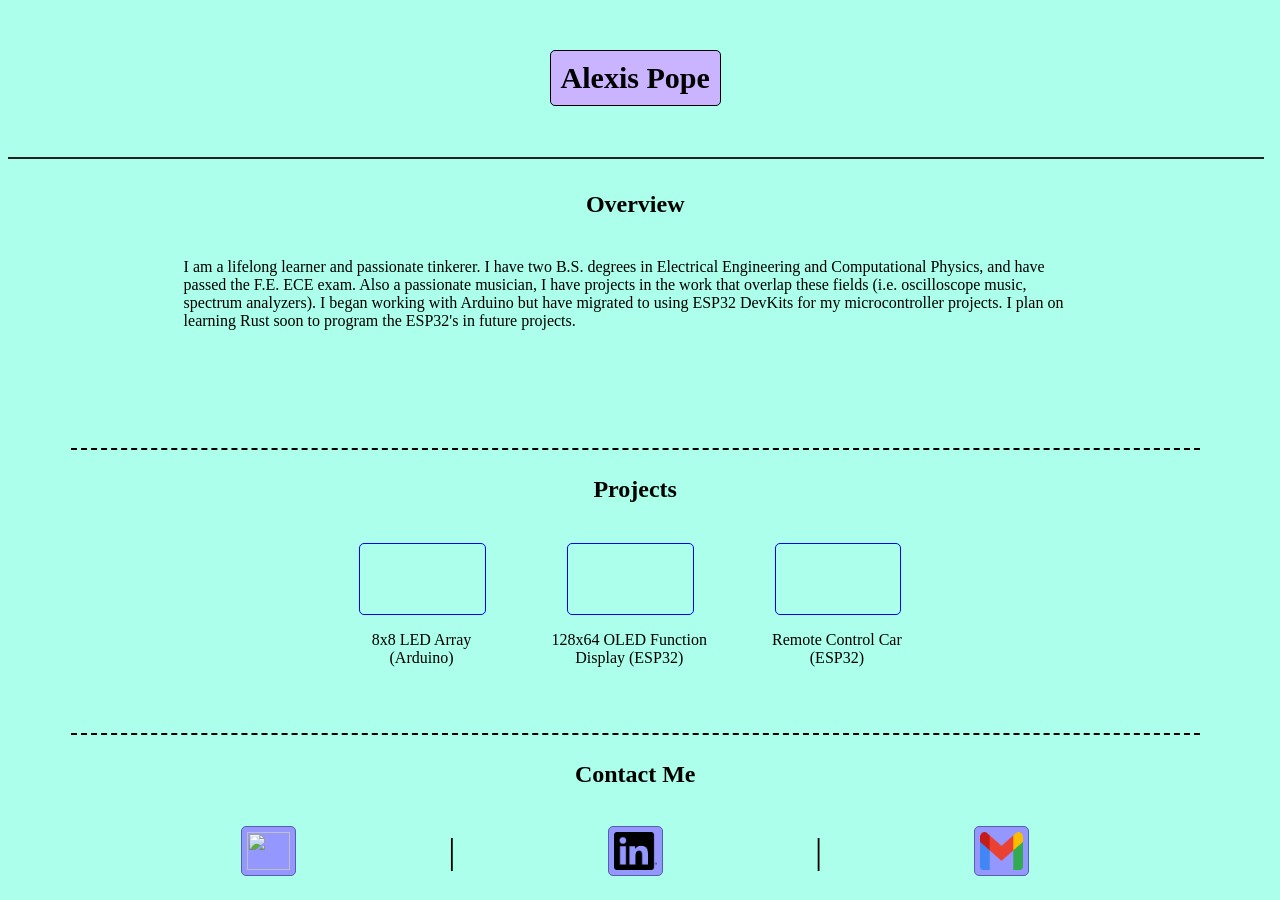
==== index.html @ a7738214 "An initial sketch of my portfolio website." ====
<!DOCTYPE html>
<html lang="en">
<head>
    <meta charset="UTF-8">
    <meta name="viewport" content="width=device-width, initial-scale=1.0">
    <title>Document</title>
    <link rel="stylesheet" href="styles.css">
</head>
<body>
    <div class="header">
        <h2 class="title">Alexis Pope</h2>
    </div>
    <hr width="100%" size="3" color="#222222">
    <div class="overview" id="overview">
        <h3 class="ovTitle">Overview</h3>
        <p>
            I am a lifelong learner and passionate tinkerer.
            I have two B.S. degrees in Electrical Engineering and Computational Physics, and have passed the F.E. ECE exam.
            Also a passionate musician, I have projects in the work that overlap these fields (i.e. oscilloscope music, spectrum analyzers).
            I began working with Arduino but have migrated to using ESP32 DevKits for my microcontroller projects.
            I plan on learning Rust soon to program the ESP32's in future projects.
        </p>
    </div>
    <div class="sectionLine"></div>
    <div class="projects" id="projects">
        <h3 class="projectTitle">Projects</h3>
        <ul class="projectList">
            <li class="project">
                <div class="imgHolder"></div>
                <p class="projectDescription"><a>8x8 LED Array</a> (Arduino)</p>
            </li>
            <li class="project">
                <div class="imgHolder"></div>
                <p class="projectDescription"><a>128x64 OLED Function Display</a> (ESP32)</p>
            </li>
            <li class="project">
                <div class="imgHolder"></div>
                <p class="projectDescription"><a>Remote Control Car</a> (ESP32)</p>
            </li>
        </ul>
    </div>
    <div class="sectionLine"></div>
    <div class="contactSection">
        <h3 class="contactTitle">Contact Me</h3>
        <div class="contactButtons">
            <button class="contact git"><a href="https://github.com/LP653" target="_blank"><img  src="./images/github-mark.png" class="githubLogo" /></a></button> |
            <button class="contact linkedin"><a href="https://www.linkedin.com/in/alexis-pope-3887b2257/" target="_blank"><img src="./images/InBug-Black.png" class="linkedinLogo" /></a></button> |
            <button class="contact email"><a href="mailto:alexispope693@gmail.com" target="_blank"><img src="./images/Gmail_icon_(2020).png" class="gmailLogo" /></a></button>
        </div>
    </div>
    <!--script src="scripts.js"></script-->
</body>
</html>
---- styles.css ----
body {
    width: 98%;
    height: 98vh;
    
    background-color: #abffeb;

    display: flex;
    flex-direction: column;
    justify-content: space-around;
    align-items: center;
}

.title {
    display: flex;
    align-items: center;

    font-size: 30px;

    margin: 0;

    padding: 10px;

    border: 1px solid black;
    border-radius: 5px;

    background-color: #cbb4ff;
}

.header {
    height: 50%;
    width: 90%;

    box-sizing: border-box;

    display: flex;
    flex-direction: column;
    justify-content: center;
    align-items: center;
}

.sectionLine {
    width: 90%;
    height: 5px;
    border-top: 2px dashed black;
}

.overview {
    box-sizing: border-box;

    height: 100%;
    width: 90%;

    display: flex;
    flex-direction: column;
    justify-content: flex-start;
    align-items: center;
}

p {
    width: 80%;
    height: 100%;
}

h3 {
    font-size: 24px;
}

.projectDescription {
    width: 75%;
}

.projects {
    width: 90%;
    height: 100%;

    box-sizing: border-box;

    display: flex;
    flex-direction: column;
    justify-content: flex-start;
    align-items: center;

    overflow: hidden;

    text-align: center;
}

.projectList {
    display:flex;
}

.imgHolder {
    border: 1px solid blue;
    border-radius: 5px;
    width: 60%;
    height: 100%;
    margin-left: 7.5%;
}

.project {
    list-style-type: none;

    width: 100%;
    height: 100%;
}

.contactSection {
    display: flex;
    flex-direction: column;

    align-items: center;

    width: 75%;
}

.contactButtons {
    display: flex;

    justify-content: space-around;
    align-items: center;

    margin: 1.5%;

    width: 100%;

    font-weight: 400;
    font-size: 36px;
}

.contact {
    background-color: #9497fd;

    width: 55px;
    height: 50px;

    border: 1px solid #5a5da7;
    border-radius: 5px;

    padding: 5px;
}

.githubLogo, .linkedinLogo, .gmailLogo {
    height: 100%;
    width: 100%;
}
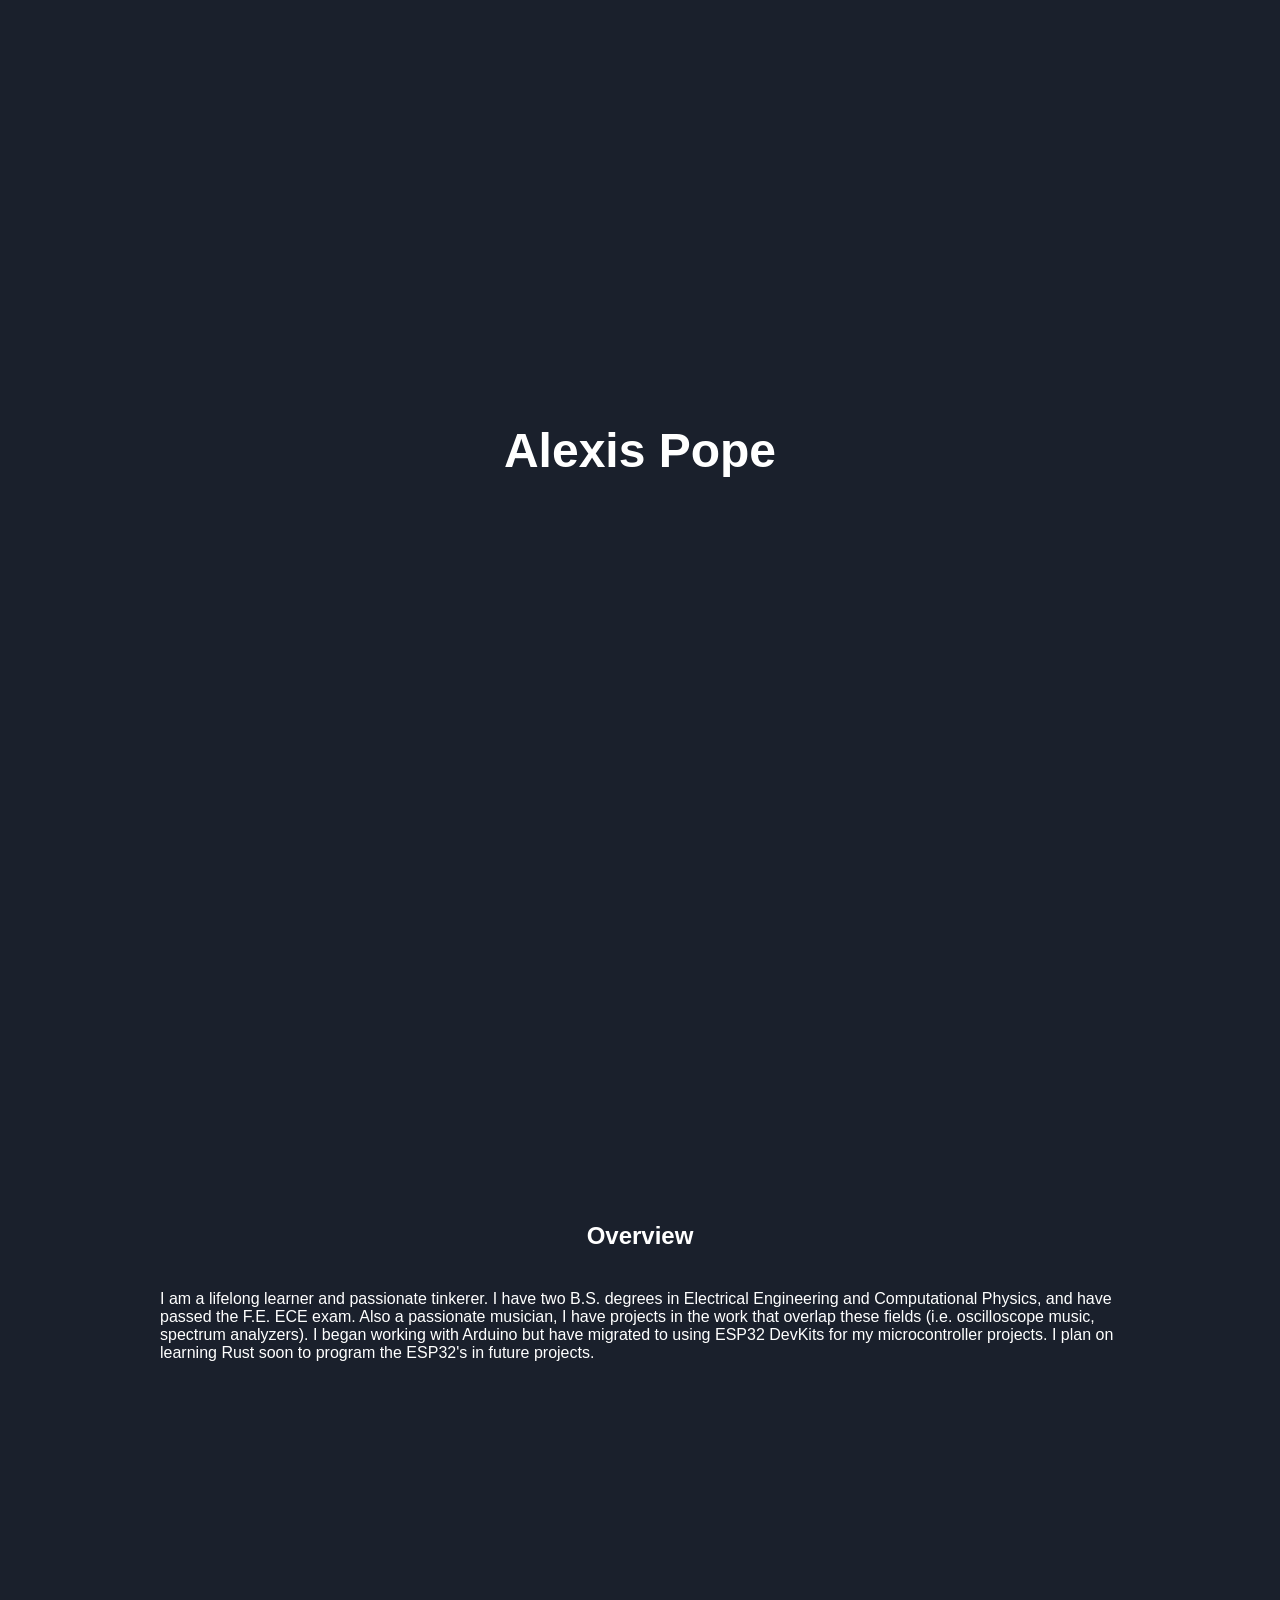
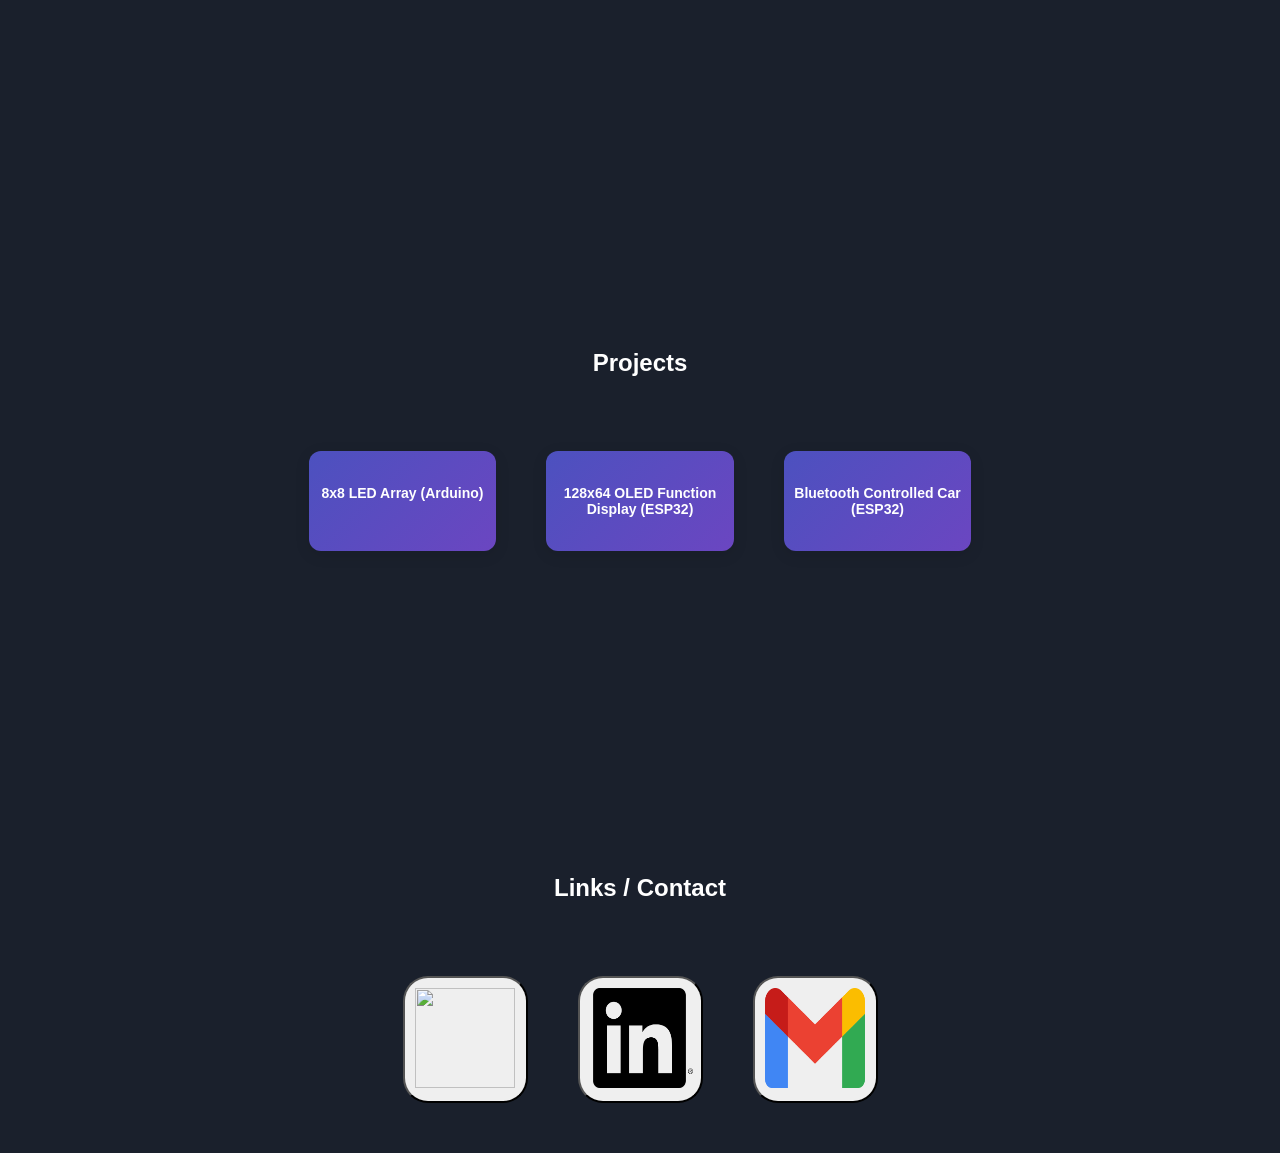
==== commit 245167e8: "I made it more pretty and added some functionality. Still need to make separate pages and include im" ====
--- a/index.html
+++ b/index.html
@@ -3,51 +3,56 @@
 <head>
     <meta charset="UTF-8">
     <meta name="viewport" content="width=device-width, initial-scale=1.0">
-    <title>Document</title>
+    <title>Alexis Pope Portfolio Website</title>
     <link rel="stylesheet" href="styles.css">
+    <script src="script.js" defer></script>
 </head>
 <body>
-    <div class="header">
-        <h2 class="title">Alexis Pope</h2>
-    </div>
-    <hr width="100%" size="3" color="#222222">
-    <div class="overview" id="overview">
-        <h3 class="ovTitle">Overview</h3>
-        <p>
+    <section class="opening-screen">
+        <h1>Alexis Pope</h1>
+    </section>
+
+    <!-- Figure out how to make light/dark mode buttons up top -->
+
+    <section class="overview-section">
+        <h3 class="overTitle hidden">Overview</h3>
+        <p class="blurb hidden">
             I am a lifelong learner and passionate tinkerer.
             I have two B.S. degrees in Electrical Engineering and Computational Physics, and have passed the F.E. ECE exam.
             Also a passionate musician, I have projects in the work that overlap these fields (i.e. oscilloscope music, spectrum analyzers).
             I began working with Arduino but have migrated to using ESP32 DevKits for my microcontroller projects.
             I plan on learning Rust soon to program the ESP32's in future projects.
         </p>
-    </div>
-    <div class="sectionLine"></div>
-    <div class="projects" id="projects">
-        <h3 class="projectTitle">Projects</h3>
-        <ul class="projectList">
-            <li class="project">
-                <div class="imgHolder"></div>
-                <p class="projectDescription"><a>8x8 LED Array</a> (Arduino)</p>
-            </li>
-            <li class="project">
-                <div class="imgHolder"></div>
-                <p class="projectDescription"><a>128x64 OLED Function Display</a> (ESP32)</p>
-            </li>
-            <li class="project">
-                <div class="imgHolder"></div>
-                <p class="projectDescription"><a>Remote Control Car</a> (ESP32)</p>
-            </li>
-        </ul>
-    </div>
-    <div class="sectionLine"></div>
-    <div class="contactSection">
-        <h3 class="contactTitle">Contact Me</h3>
-        <div class="contactButtons">
-            <button class="contact git"><a href="https://github.com/LP653" target="_blank"><img  src="./images/github-mark.png" class="githubLogo" /></a></button> |
-            <button class="contact linkedin"><a href="https://www.linkedin.com/in/alexis-pope-3887b2257/" target="_blank"><img src="./images/InBug-Black.png" class="linkedinLogo" /></a></button> |
-            <button class="contact email"><a href="mailto:alexispope693@gmail.com" target="_blank"><img src="./images/Gmail_icon_(2020).png" class="gmailLogo" /></a></button>
-        </div>
-    </div>
-    <!--script src="scripts.js"></script-->
+    </section>
+
+    <section class="project-section">
+        <h3 class="projTitle hidden">Projects</h3>
+        <section class="project-cards">
+            <div class="card hidden">
+                <p>8x8 LED Array (Arduino)</p>
+            </div>
+            <div class="card hidden">
+                <p>128x64 OLED Function Display (ESP32)</p>
+            </div>
+            <div class="card hidden">
+                <p>Bluetooth Controlled Car (ESP32)</p>
+            </div>
+        </section>
+    </section>
+
+    <section class="contact-section">
+        <h3 class="contactTitle hidden">Links / Contact</h3>
+        <section class="contact-cards hidden">
+            <button class="contactButton git">
+                <a href="https://github.com/LP653" target="_blank"><img class="gitLogo" src="./images/github-mark.png" /></a>
+            </button>
+            <button class="contactButton linked">
+                <a href="https://www.linkedin.com/in/alexis-pope-3887b2257/" target="_blank"><img class="linkedLogo" src="./images/InBug-Black.png" /></a>
+            </button>
+            <button class="contactButton gmail">
+                <a href="mailto:alexispope693@gmail.com" target="_blank"><img class="gmailLogo" src="./images/Gmail_icon_(2020).png" /></a>
+            </button>
+        </section>
+    </section>
 </body>
 </html>
--- a/styles.css
+++ b/styles.css
@@ -1,145 +1,118 @@
 body {
-    width: 98%;
-    height: 98vh;
-    
-    background-color: #abffeb;
+    background-color: #1a202c;
+    font-family: 'Arial', sans-serif;
+    margin: 0;
+    color: #ffffff;
+}
 
+.opening-screen {
+    height: 100vh;
     display: flex;
-    flex-direction: column;
-    justify-content: space-around;
+    justify-content: center;
     align-items: center;
 }
 
-.title {
+.overTitle, .blurb, .projTitle, .card, .contactTitle, .contact-cards {
+    transition: opacity 2s ease-out, transform 2s ease-out;
+}
+
+h1 {
+    font-size: 48px;
+}
+
+h3 {
+    font-size: 24px;
+}
+
+.overview-section {
     display: flex;
+    flex-direction: column;
+    justify-content: center;
     align-items: center;
 
-    font-size: 30px;
+    height: 75vh;
+    width: 75%;
 
-    margin: 0;
+    padding: 50px;
 
-    padding: 10px;
-
-    border: 1px solid black;
-    border-radius: 5px;
-
-    background-color: #cbb4ff;
+    max-width: 1000px;
+    margin: 0 auto;
 }
 
-.header {
-    height: 50%;
-    width: 90%;
+.project-section {
+    display: flex;
+    flex-direction: column;
+    justify-content: center;
+    align-items: center;
 
-    box-sizing: border-box;
+    padding: 50px;
+    margin: 0 auto;
 
+    height: 75vh;
+    width: 75%;
+    max-width: 1000px;
+}
+
+.project-cards {
+    display: grid;
+    width: 100%;
+    grid-template-columns: 25% 25% 25%;
+    gap: 50px;
+    padding: 50px;
+    max-width: 750px;
+
+    place-content: center;
+}
+
+.card {
+    background: linear-gradient(135deg, #4c51bf, #6b46c1);
+    padding: 20px 5%;
+    border-radius: 12px;
+    box-shadow: 0 4px 15px rgba(0, 0, 0, 0.1);
+
+    font-size: 14px;
+    font-weight: bold;
+    text-align: center;
+}
+
+.contact-section {
     display: flex;
     flex-direction: column;
     justify-content: center;
     align-items: center;
 }
 
-.sectionLine {
-    width: 90%;
-    height: 5px;
-    border-top: 2px dashed black;
+.contact-cards {
+    display: grid;
+    width: 80%;
+    grid-template-columns: 125px 125px 125px;
+    gap: 50px;
+    padding: 50px;
+    max-width: 750px;
+
+    place-content: center;
 }
 
-.overview {
-    box-sizing: border-box;
-
-    height: 100%;
-    width: 90%;
-
-    display: flex;
-    flex-direction: column;
-    justify-content: flex-start;
-    align-items: center;
+.gitLogo, .linkedLogo, .gmailLogo {
+    height: 100px;
+    width: 100px;
 }
 
-p {
-    width: 80%;
-    height: 100%;
+.contactButton {
+    border-radius: 25px;
+    padding: 10px;
 }
 
-h3 {
-    font-size: 24px;
+.contactButton.linked {
+    padding-right: 5px;
 }
 
-.projectDescription {
-    width: 75%;
+.hidden {
+    opacity: 0;
+    transform: translateY(20px); /* Start slightly lower */
 }
 
-.projects {
-    width: 90%;
-    height: 100%;
-
-    box-sizing: border-box;
-
-    display: flex;
-    flex-direction: column;
-    justify-content: flex-start;
-    align-items: center;
-
-    overflow: hidden;
-
-    text-align: center;
-}
-
-.projectList {
-    display:flex;
-}
-
-.imgHolder {
-    border: 1px solid blue;
-    border-radius: 5px;
-    width: 60%;
-    height: 100%;
-    margin-left: 7.5%;
-}
-
-.project {
-    list-style-type: none;
-
-    width: 100%;
-    height: 100%;
-}
-
-.contactSection {
-    display: flex;
-    flex-direction: column;
-
-    align-items: center;
-
-    width: 75%;
-}
-
-.contactButtons {
-    display: flex;
-
-    justify-content: space-around;
-    align-items: center;
-
-    margin: 1.5%;
-
-    width: 100%;
-
-    font-weight: 400;
-    font-size: 36px;
-}
-
-.contact {
-    background-color: #9497fd;
-
-    width: 55px;
-    height: 50px;
-
-    border: 1px solid #5a5da7;
-    border-radius: 5px;
-
-    padding: 5px;
-}
-
-.githubLogo, .linkedinLogo, .gmailLogo {
-    height: 100%;
-    width: 100%;
+.show {
+    opacity: 1;
+    transform: translateY(0);
 }
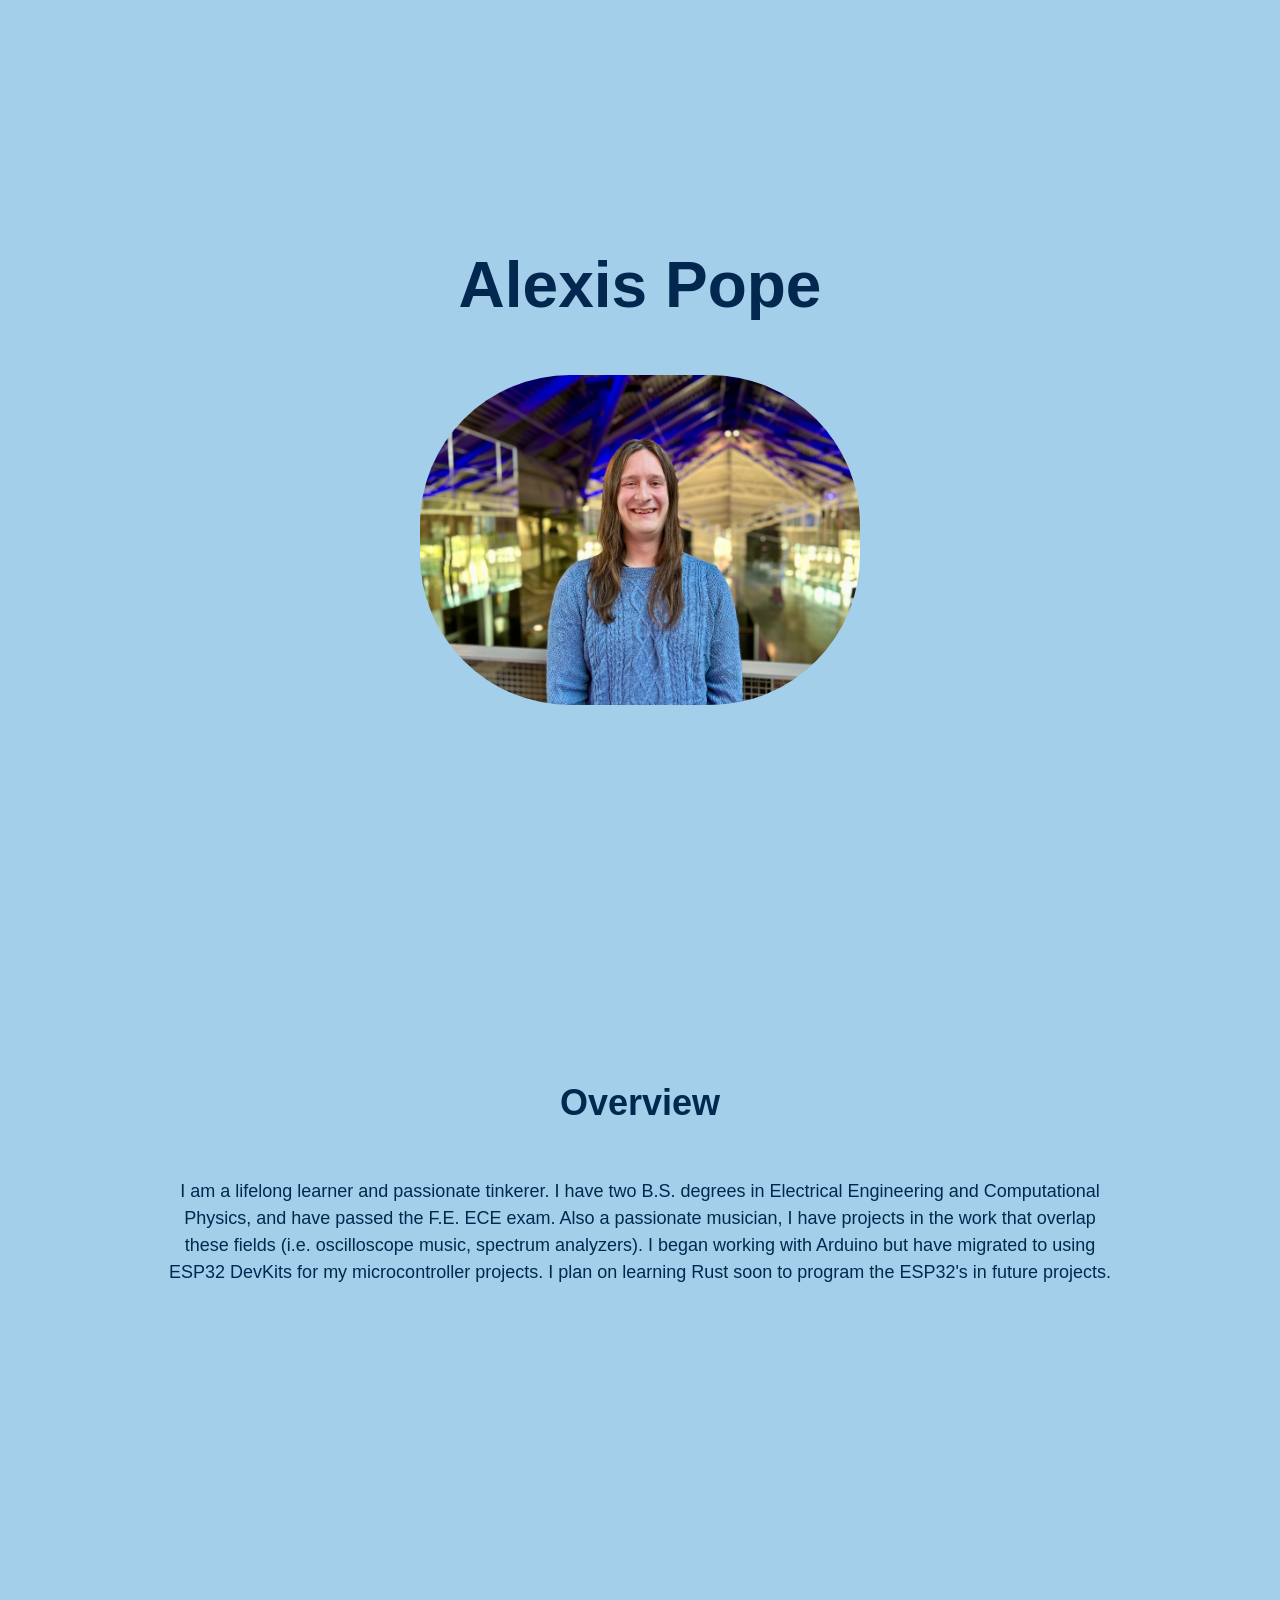
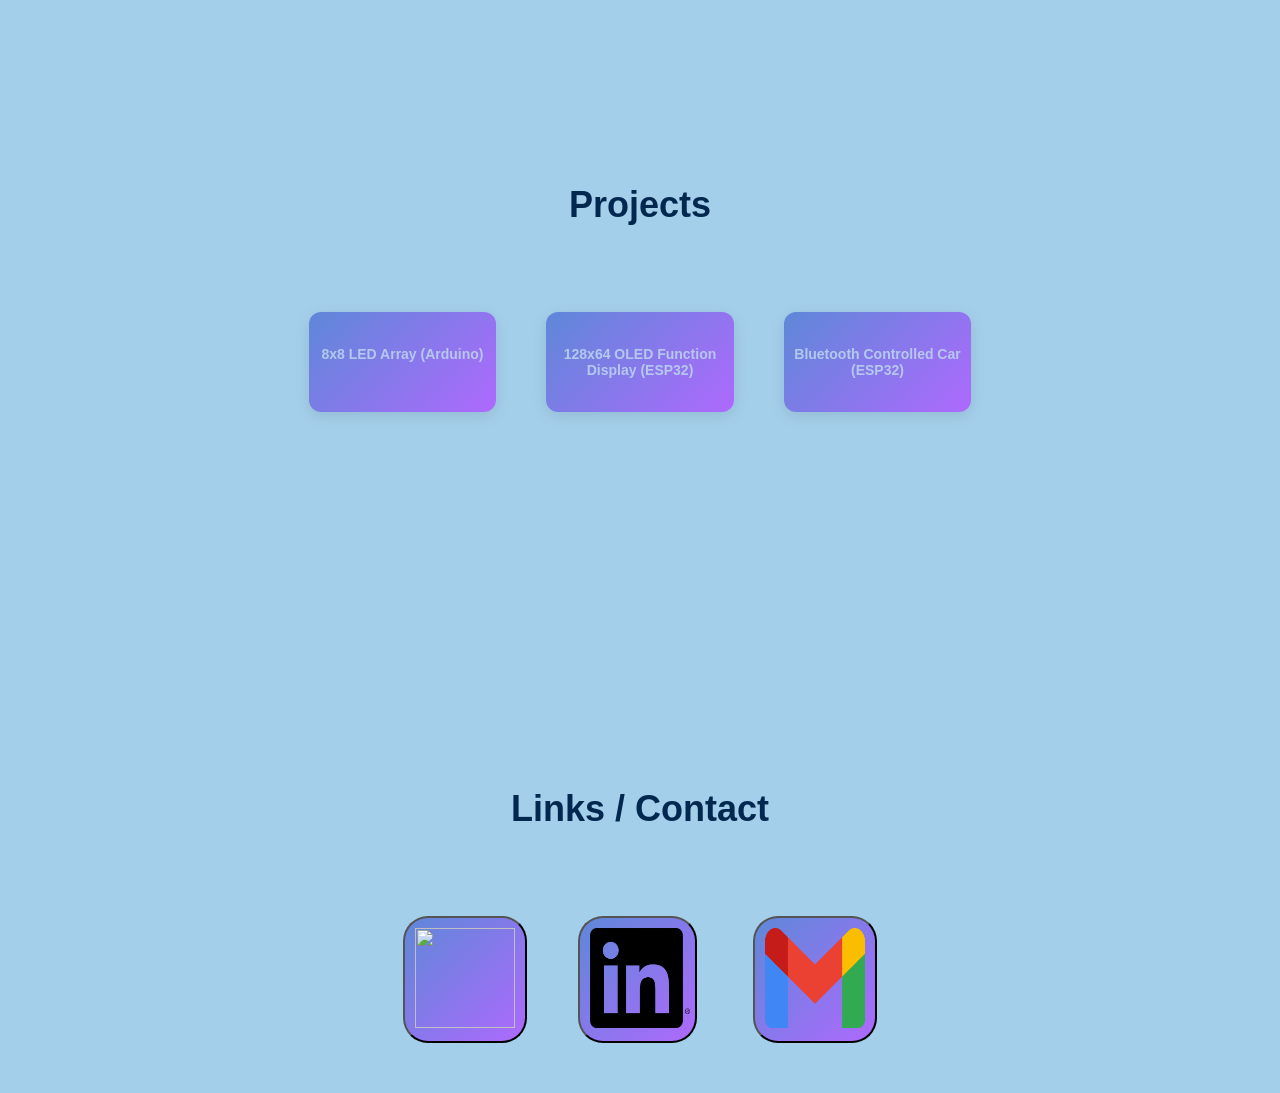
==== commit 6def3cb8: "Aesthetics updated" ====
--- a/index.html
+++ b/index.html
@@ -8,8 +8,11 @@
     <script src="script.js" defer></script>
 </head>
 <body>
+
+    <!-- Make profile image grow into blurry background at Overview and then fade to blue color at end of webpage -->
     <section class="opening-screen">
         <h1>Alexis Pope</h1>
+        <img class="profile-image" src="./images/profile_image.jpg"/>
     </section>
 
     <!-- Figure out how to make light/dark mode buttons up top -->
@@ -43,15 +46,16 @@
     <section class="contact-section">
         <h3 class="contactTitle hidden">Links / Contact</h3>
         <section class="contact-cards hidden">
-            <button class="contactButton git">
-                <a href="https://github.com/LP653" target="_blank"><img class="gitLogo" src="./images/github-mark.png" /></a>
-            </button>
-            <button class="contactButton linked">
-                <a href="https://www.linkedin.com/in/alexis-pope-3887b2257/" target="_blank"><img class="linkedLogo" src="./images/InBug-Black.png" /></a>
-            </button>
-            <button class="contactButton gmail">
-                <a href="mailto:alexispope693@gmail.com" target="_blank"><img class="gmailLogo" src="./images/Gmail_icon_(2020).png" /></a>
-            </button>
+            <!-- Make buttons function as links rather than embedded links -->
+            <a href="https://github.com/LP653" target="_blank"><button class="contactButton git">
+                <img class="gitLogo" src="./images/github-mark.png" />
+            </button></a>
+            <a href="https://www.linkedin.com/in/alexis-pope-3887b2257/" target="_blank"><button class="contactButton linked">
+                <img class="linkedLogo" src="./images/InBug-Black.png" />
+            </button></a>
+            <a href="mailto:alexispope693@gmail.com" target="_blank"><button class="contactButton gmail">
+                <img class="gmailLogo" src="./images/Gmail_icon_(2020).png" />
+            </button></a>
         </section>
     </section>
 </body>
--- a/styles.css
+++ b/styles.css
@@ -1,28 +1,39 @@
 body {
-    background-color: #1a202c;
+    background-color: hsl(203, 63%, 78%);
     font-family: 'Arial', sans-serif;
     margin: 0;
-    color: #ffffff;
+    color: hsl(211, 93%, 16%);
 }
 
 .opening-screen {
     height: 100vh;
     display: flex;
+
+    flex-direction: column;
     justify-content: center;
     align-items: center;
 }
 
+.profile-image {
+    width: 440px;
+    height: 330px;
+
+    border-radius: 150px;
+}
+/* Shadow under image */
+
 .overTitle, .blurb, .projTitle, .card, .contactTitle, .contact-cards {
-    transition: opacity 2s ease-out, transform 2s ease-out;
+    transition: opacity 1.5s ease-out, transform 1s ease-out;
 }
 
 h1 {
-    font-size: 48px;
+    font-size: 64px;
 }
 
 h3 {
-    font-size: 24px;
+    font-size: 36px;
 }
+
 
 .overview-section {
     display: flex;
@@ -30,13 +41,19 @@
     justify-content: center;
     align-items: center;
 
-    height: 75vh;
+    height: 50vh;
     width: 75%;
 
     padding: 50px;
 
     max-width: 1000px;
     margin: 0 auto;
+}
+
+.blurb {
+    font-size: 18px;
+    line-height: 1.5;
+    text-align: center;
 }
 
 .project-section {
@@ -48,7 +65,7 @@
     padding: 50px;
     margin: 0 auto;
 
-    height: 75vh;
+    height: 90vh;
     width: 75%;
     max-width: 1000px;
 }
@@ -65,14 +82,20 @@
 }
 
 .card {
-    background: linear-gradient(135deg, #4c51bf, #6b46c1);
     padding: 20px 5%;
     border-radius: 12px;
     box-shadow: 0 4px 15px rgba(0, 0, 0, 0.1);
 
     font-size: 14px;
     font-weight: bold;
-    text-align: center;
+    text-align: center;  
+}
+
+.card, .contactButton {
+    
+    color: hsla(212, 60%, 83%, 0.891);
+    background: linear-gradient(135deg, #5e88d8, #ae69fd);
+    /* dark mode background: linear-gradient(135deg, #ff2693, #934cff); */
 }
 
 .contact-section {
@@ -80,8 +103,16 @@
     flex-direction: column;
     justify-content: center;
     align-items: center;
+
+    padding: 50px;
+    margin: 0 auto;
+
+    height: 25vh;
+    width: 75%;
+    max-width: 1000px;
 }
 
+/* Make logos in sillouhette with same color as text */
 .contact-cards {
     display: grid;
     width: 80%;
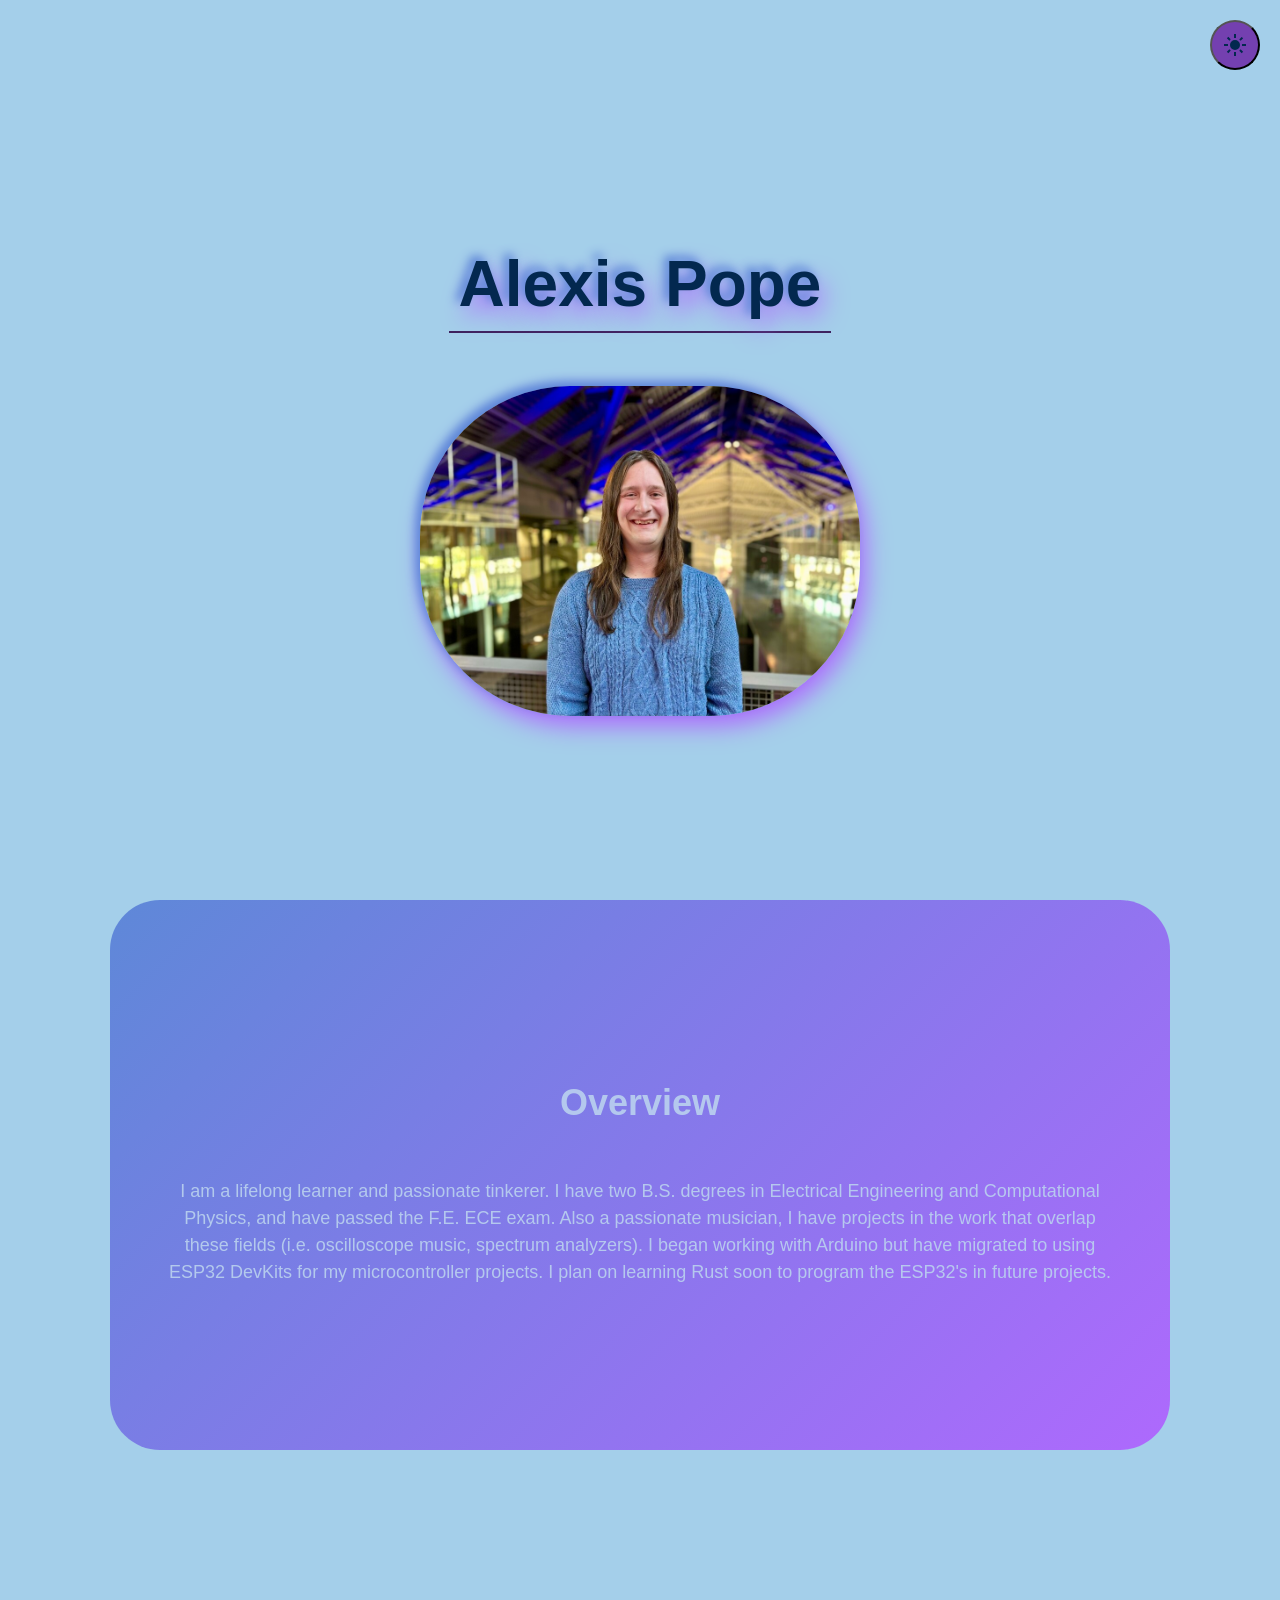
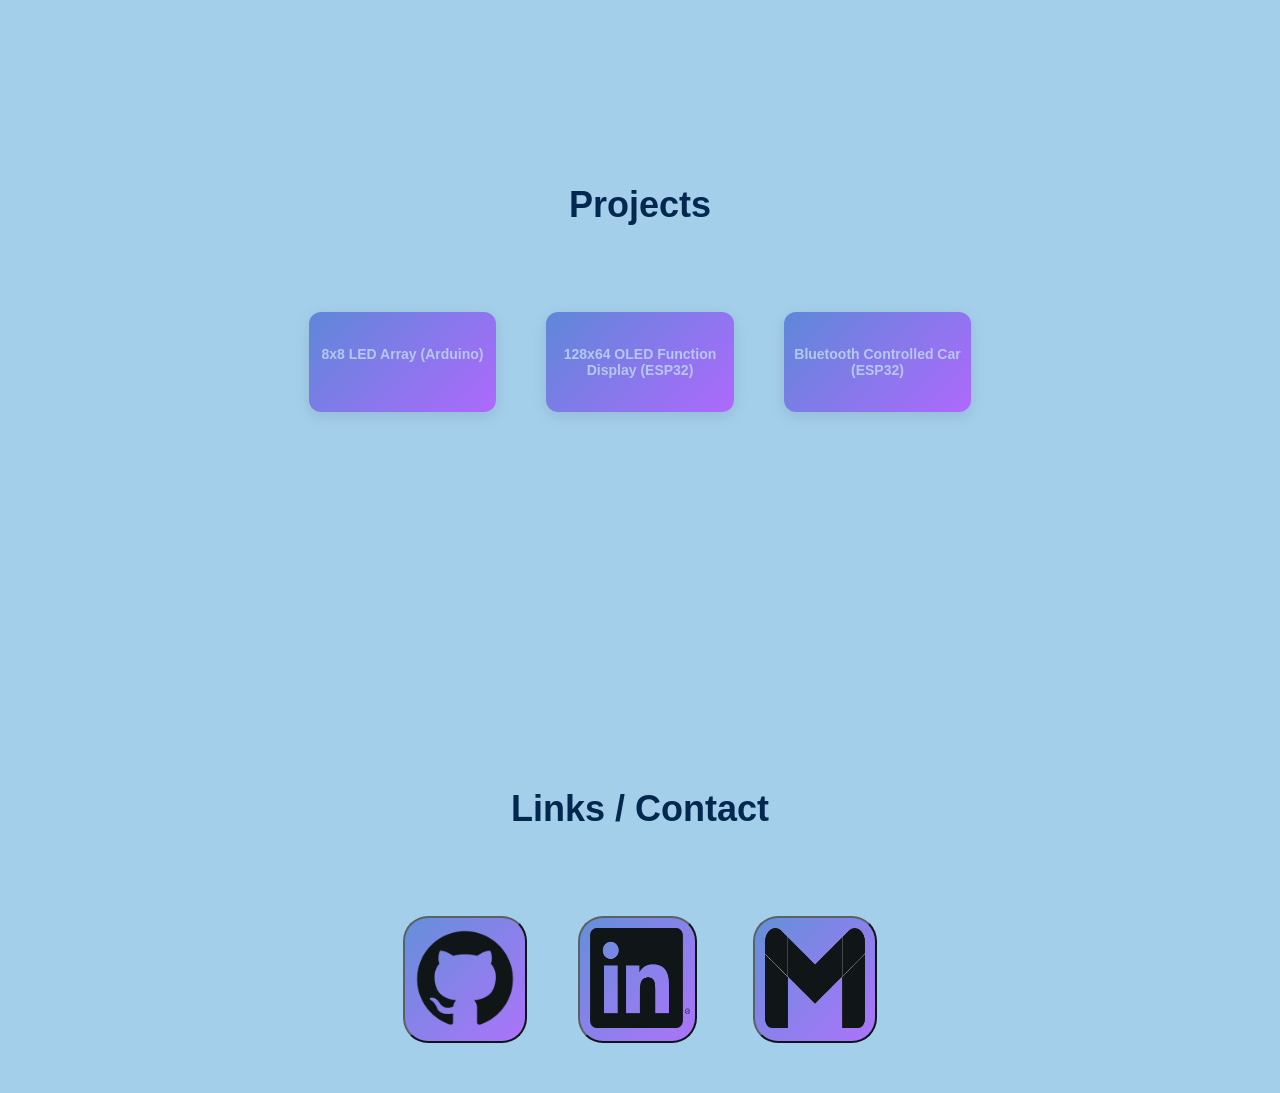
==== commit 64b71061: "made the site much prettier with some shadows and light/dark functionality!" ====
--- a/index.html
+++ b/index.html
@@ -5,10 +5,14 @@
     <meta name="viewport" content="width=device-width, initial-scale=1.0">
     <title>Alexis Pope Portfolio Website</title>
     <link rel="stylesheet" href="styles.css">
-    <script src="script.js" defer></script>
+    <script type="text/javascript" src="darkmode.js" defer></script>
 </head>
 <body>
-
+    <button id="theme-switch">
+        <svg xmlns="http://www.w3.org/2000/svg" height="24px" viewBox="0 -960 960 960" width="24px" fill="#e3e3e3"><path d="M480-280q-83 0-141.5-58.5T280-480q0-83 58.5-141.5T480-680q83 0 141.5 58.5T680-480q0 83-58.5 141.5T480-280ZM200-440H40v-80h160v80Zm720 0H760v-80h160v80ZM440-760v-160h80v160h-80Zm0 720v-160h80v160h-80ZM256-650l-101-97 57-59 96 100-52 56Zm492 496-97-101 53-55 101 97-57 59Zm-98-550 97-101 59 57-100 96-56-52ZM154-212l101-97 55 53-97 101-59-57Z"/></svg>
+        <svg xmlns="http://www.w3.org/2000/svg" height="24px" viewBox="0 -960 960 960" width="24px" fill="#e3e3e3"><path d="M480-120q-150 0-255-105T120-480q0-150 105-255t255-105q14 0 27.5 1t26.5 3q-41 29-65.5 75.5T444-660q0 90 63 153t153 63q55 0 101-24.5t75-65.5q2 13 3 26.5t1 27.5q0 150-105 255T480-120Z"/></svg>
+    </button>
+    
     <!-- Make profile image grow into blurry background at Overview and then fade to blue color at end of webpage -->
     <section class="opening-screen">
         <h1>Alexis Pope</h1>
@@ -17,9 +21,9 @@
 
     <!-- Figure out how to make light/dark mode buttons up top -->
 
-    <section class="overview-section">
-        <h3 class="overTitle hidden">Overview</h3>
-        <p class="blurb hidden">
+    <section class="overview-section autoShow">
+        <h3 class="overTitle">Overview</h3> <!--hidden-->
+        <p class="blurb"> <!--hidden-->
             I am a lifelong learner and passionate tinkerer.
             I have two B.S. degrees in Electrical Engineering and Computational Physics, and have passed the F.E. ECE exam.
             Also a passionate musician, I have projects in the work that overlap these fields (i.e. oscilloscope music, spectrum analyzers).
@@ -28,24 +32,24 @@
         </p>
     </section>
 
-    <section class="project-section">
-        <h3 class="projTitle hidden">Projects</h3>
+    <section class="project-section autoShow">
+        <h3 class="projTitle">Projects</h3>
         <section class="project-cards">
-            <div class="card hidden">
+            <div class="card">
                 <p>8x8 LED Array (Arduino)</p>
             </div>
-            <div class="card hidden">
+            <div class="card">
                 <p>128x64 OLED Function Display (ESP32)</p>
             </div>
-            <div class="card hidden">
+            <div class="card">
                 <p>Bluetooth Controlled Car (ESP32)</p>
             </div>
         </section>
     </section>
 
     <section class="contact-section">
-        <h3 class="contactTitle hidden">Links / Contact</h3>
-        <section class="contact-cards hidden">
+        <h3 class="contactTitle">Links / Contact</h3>
+        <section class="contact-cards">
             <!-- Make buttons function as links rather than embedded links -->
             <a href="https://github.com/LP653" target="_blank"><button class="contactButton git">
                 <img class="gitLogo" src="./images/github-mark.png" />
@@ -54,7 +58,7 @@
                 <img class="linkedLogo" src="./images/InBug-Black.png" />
             </button></a>
             <a href="mailto:alexispope693@gmail.com" target="_blank"><button class="contactButton gmail">
-                <img class="gmailLogo" src="./images/Gmail_icon_(2020).png" />
+                <img class="gmailLogo" src="./images/Black_Gmail_icon_(2020).png" />
             </button></a>
         </section>
     </section>
--- a/styles.css
+++ b/styles.css
@@ -1,8 +1,55 @@
+:root {
+    --base-color: hsl(203, 63%, 78%);
+    --text-color: hsl(211, 93%, 16%);
+    --primary-color: #ae69fd;
+    --secondary-color: #5e88d8;
+    --accent-color: #7440b0;
+}
+
+.darkmode {
+     --base-color: hsl(211, 93%, 16%);
+    --text-color: hsl(203, 63%, 78%);
+    --primary-color: #ff2693;
+    --secondary-color: #934cff;
+    --accent-color: #c448cb;
+}
+
+#theme-switch {
+    height: 50px;
+    width: 50px;
+    padding: 0;
+    border-radius: 50%;
+
+    background-color: var(--accent-color);
+
+    display: flex;
+    justify-content: center;
+    align-items: center;
+
+    position: fixed;
+    top: 20px;
+    right: 20px;
+}
+
+#theme-switch svg {
+    fill: var(--text-color);
+}
+.darkmode #theme-switch svg:first-child {
+    display: none;
+}
+.darkmode #theme-switch svg:last-child {
+    display: block;
+}
+
+#theme-switch svg:last-child {
+    display: none;
+}
+
 body {
-    background-color: hsl(203, 63%, 78%);
+    background-color: var(--base-color);
     font-family: 'Arial', sans-serif;
     margin: 0;
-    color: hsl(211, 93%, 16%);
+    color: var(--text-color);
 }
 
 .opening-screen {
@@ -19,8 +66,9 @@
     height: 330px;
 
     border-radius: 150px;
-}
-/* Shadow under image */
+    box-shadow: -5px -5px 10px 0 var(--secondary-color),
+                5px 10px 25px 0 var(--primary-color);
+}
 
 .overTitle, .blurb, .projTitle, .card, .contactTitle, .contact-cards {
     transition: opacity 1.5s ease-out, transform 1s ease-out;
@@ -28,13 +76,18 @@
 
 h1 {
     font-size: 64px;
+    text-shadow: -5px -5px 10px var(--secondary-color),
+                5px 10px 25px var(--primary-color);
+    
+    padding: 10px;
+    
+    border-bottom: 2px outset var(--accent-color);
 }
 
 h3 {
     font-size: 36px;
 }
 
-
 .overview-section {
     display: flex;
     flex-direction: column;
@@ -48,6 +101,8 @@
 
     max-width: 1000px;
     margin: 0 auto;
+
+    border-radius: 50px;
 }
 
 .blurb {
@@ -91,11 +146,10 @@
     text-align: center;  
 }
 
-.card, .contactButton {
+.card, .contactButton, .overview-section {
     
     color: hsla(212, 60%, 83%, 0.891);
-    background: linear-gradient(135deg, #5e88d8, #ae69fd);
-    /* dark mode background: linear-gradient(135deg, #ff2693, #934cff); */
+    background: linear-gradient(135deg, var(--secondary-color), var(--primary-color));
 }
 
 .contact-section {
@@ -132,10 +186,27 @@
 .contactButton {
     border-radius: 25px;
     padding: 10px;
+    opacity: 0.9;
 }
 
 .contactButton.linked {
     padding-right: 5px;
+}
+
+.autoShow {
+    animation: text-appear both;
+    animation-timeline: view();
+    animation-range: entry 20% cover 100vh;
+}
+
+@keyframes text-appear {
+    from {
+        opacity: 0;
+        transform: translateY(200px);
+    } to {
+        opacity: 1;
+        transform: translateY(0);
+    }
 }
 
 .hidden {
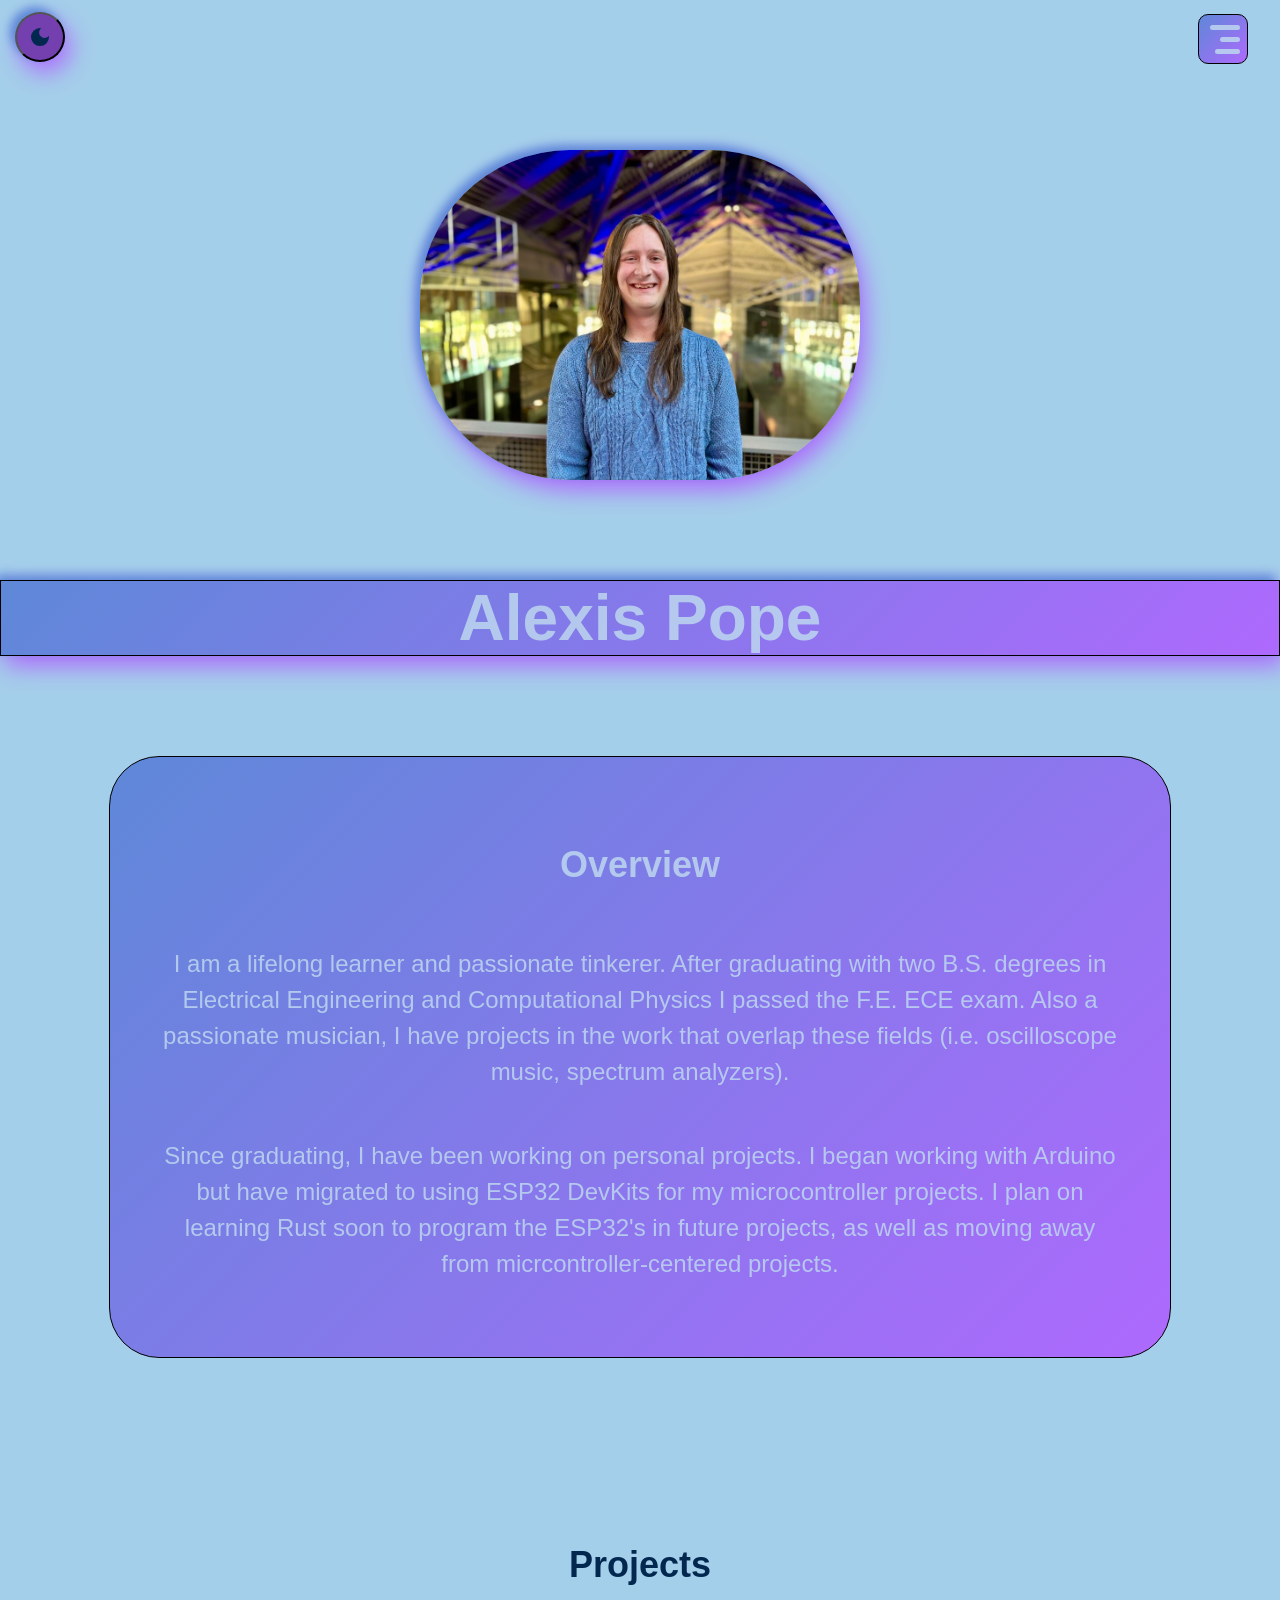
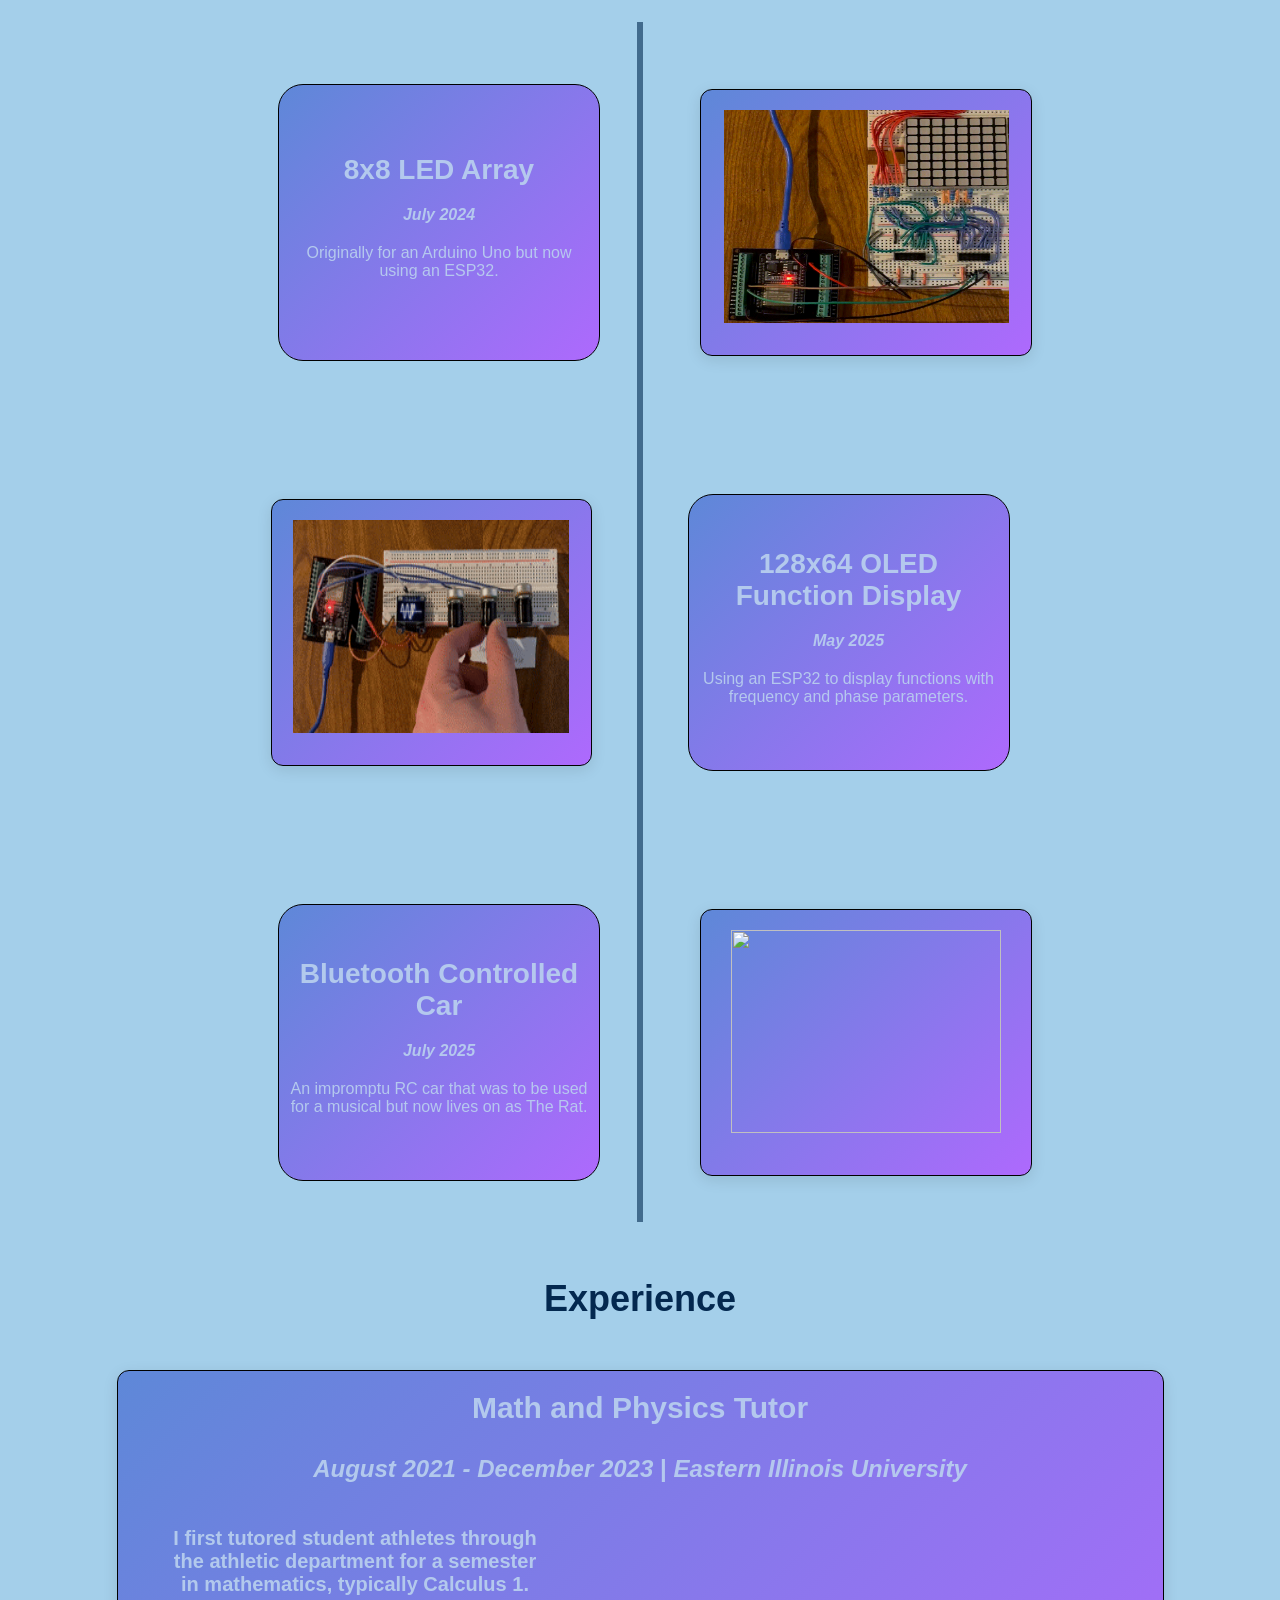
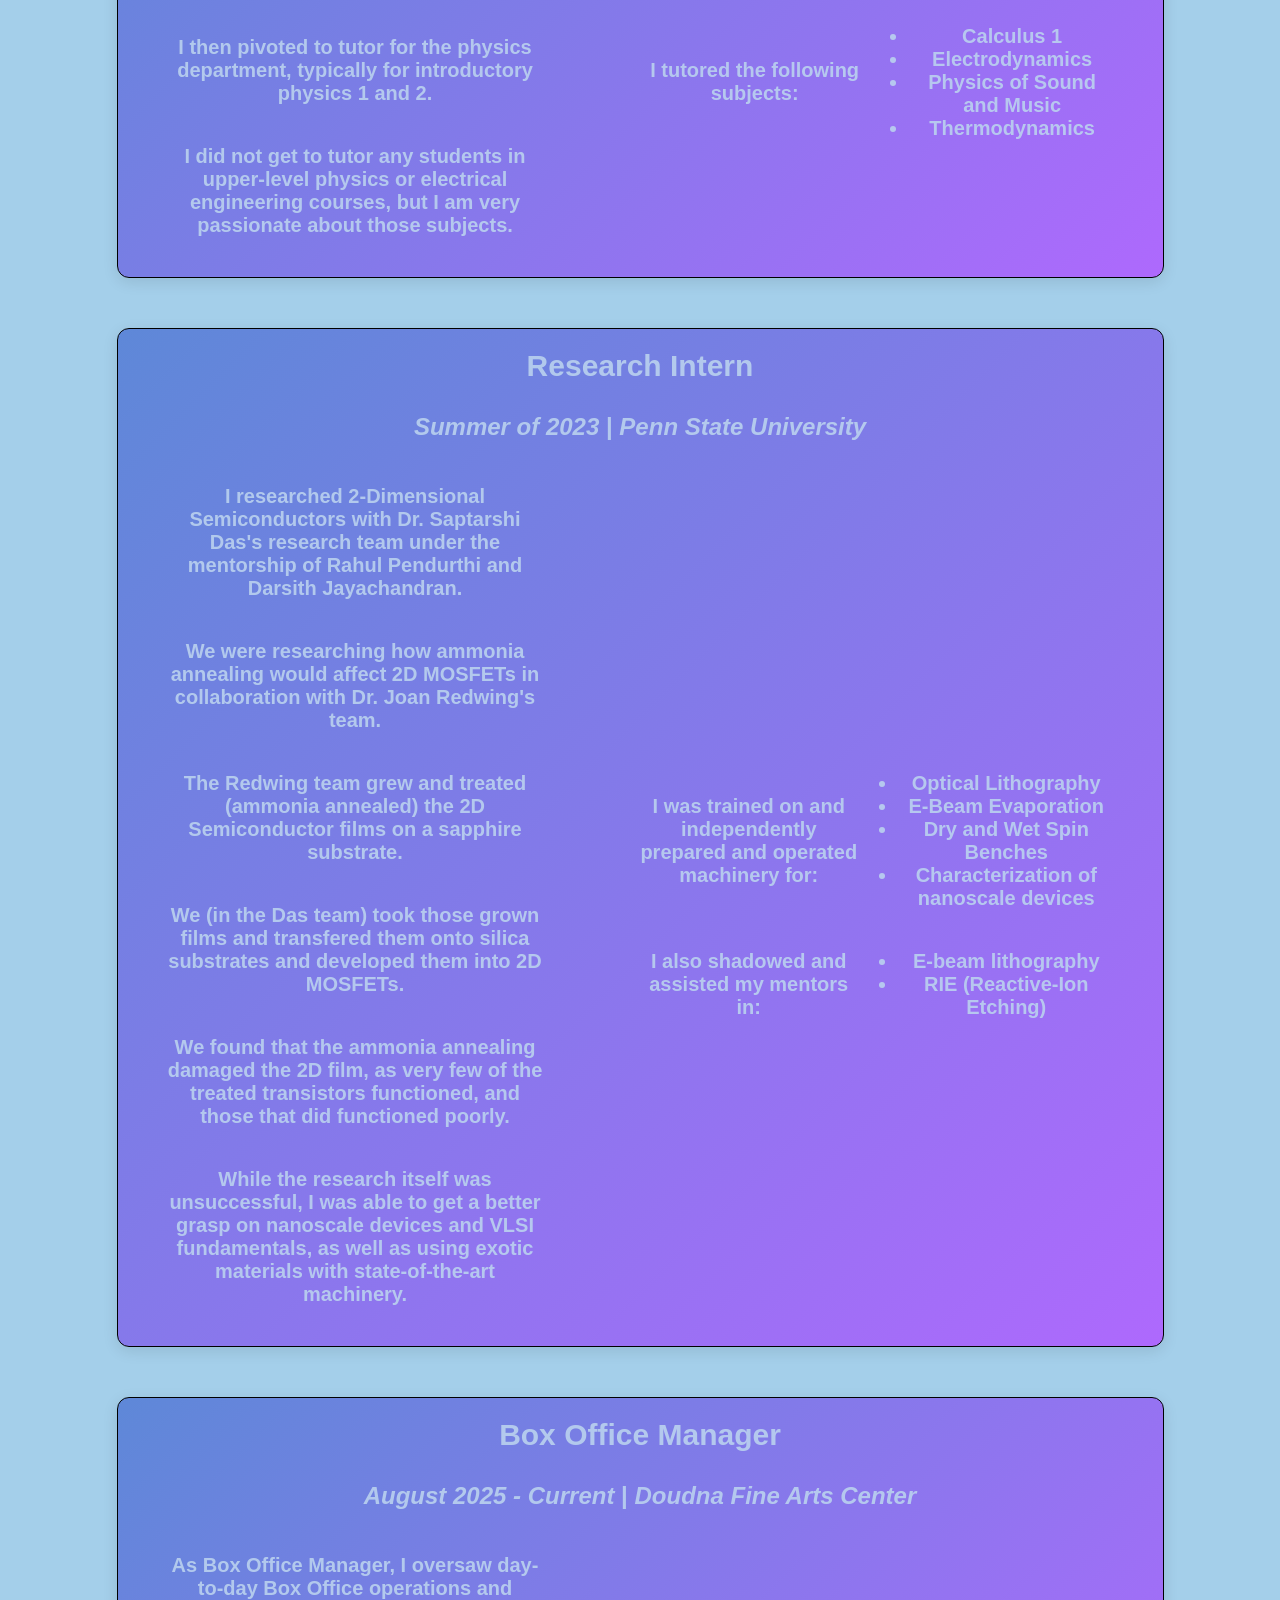
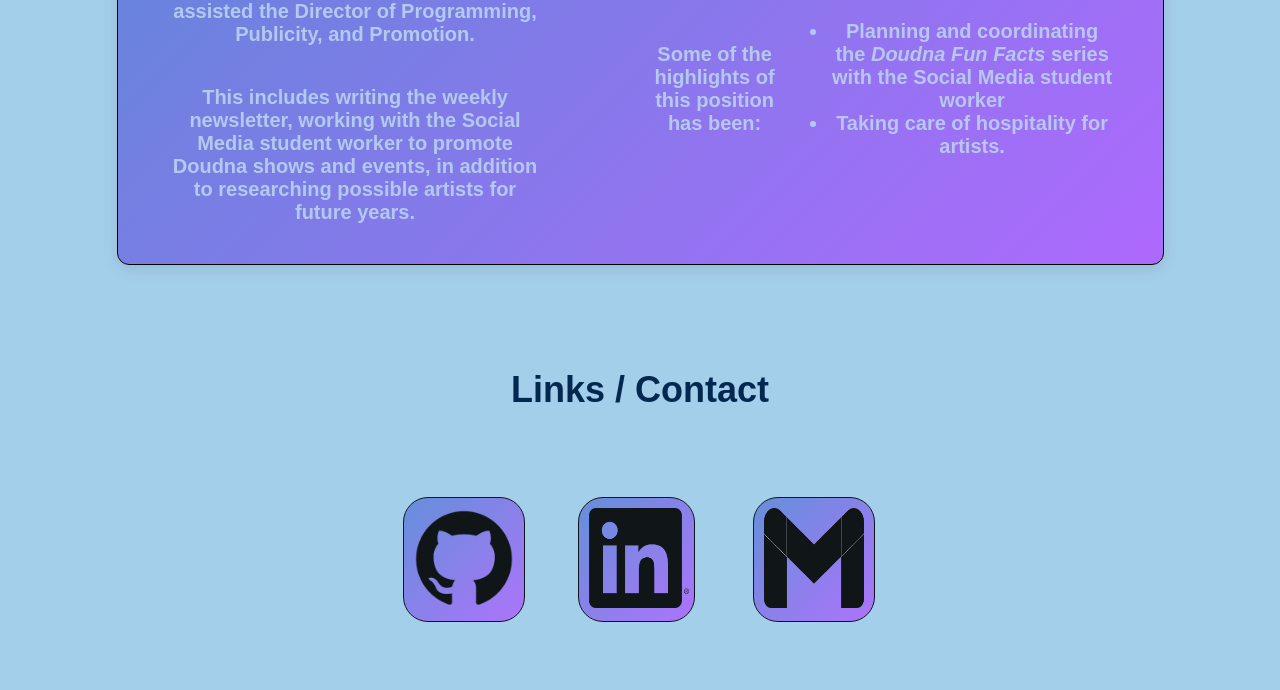
==== commit 3068b03a: "My official first draft for a website! Including project pages and nice animations." ====
--- a/index.html
+++ b/index.html
@@ -1,3 +1,5 @@
+<!-- Make sure to check against https://www.w3schools.com/howto/howto_website_create_portfolio.asp -->
+
 <!DOCTYPE html>
 <html lang="en">
 <head>
@@ -8,41 +10,156 @@
     <script type="text/javascript" src="darkmode.js" defer></script>
 </head>
 <body>
-    <button id="theme-switch">
-        <svg xmlns="http://www.w3.org/2000/svg" height="24px" viewBox="0 -960 960 960" width="24px" fill="#e3e3e3"><path d="M480-280q-83 0-141.5-58.5T280-480q0-83 58.5-141.5T480-680q83 0 141.5 58.5T680-480q0 83-58.5 141.5T480-280ZM200-440H40v-80h160v80Zm720 0H760v-80h160v80ZM440-760v-160h80v160h-80Zm0 720v-160h80v160h-80ZM256-650l-101-97 57-59 96 100-52 56Zm492 496-97-101 53-55 101 97-57 59Zm-98-550 97-101 59 57-100 96-56-52ZM154-212l101-97 55 53-97 101-59-57Z"/></svg>
-        <svg xmlns="http://www.w3.org/2000/svg" height="24px" viewBox="0 -960 960 960" width="24px" fill="#e3e3e3"><path d="M480-120q-150 0-255-105T120-480q0-150 105-255t255-105q14 0 27.5 1t26.5 3q-41 29-65.5 75.5T444-660q0 90 63 153t153 63q55 0 101-24.5t75-65.5q2 13 3 26.5t1 27.5q0 150-105 255T480-120Z"/></svg>
-    </button>
     
-    <!-- Make profile image grow into blurry background at Overview and then fade to blue color at end of webpage -->
-    <section class="opening-screen">
-        <h1>Alexis Pope</h1>
-        <img class="profile-image" src="./images/profile_image.jpg"/>
-    </section>
-
-    <!-- Figure out how to make light/dark mode buttons up top -->
+    <img class="profile-image" src="./images/profile_image.jpg"/>
+    <div class="header">
+        <button id="theme-switch">
+            <svg xmlns="http://www.w3.org/2000/svg" height="24px" viewBox="0 -960 960 960" width="24px" fill="#e3e3e3"><path d="M480-120q-150 0-255-105T120-480q0-150 105-255t255-105q14 0 27.5 1t26.5 3q-41 29-65.5 75.5T444-660q0 90 63 153t153 63q55 0 101-24.5t75-65.5q2 13 3 26.5t1 27.5q0 150-105 255T480-120Z"/></svg>
+            <svg xmlns="http://www.w3.org/2000/svg" height="24px" viewBox="0 -960 960 960" width="24px" fill="#e3e3e3"><path d="M480-280q-83 0-141.5-58.5T280-480q0-83 58.5-141.5T480-680q83 0 141.5 58.5T680-480q0 83-58.5 141.5T480-280ZM200-440H40v-80h160v80Zm720 0H760v-80h160v80ZM440-760v-160h80v160h-80Zm0 720v-160h80v160h-80ZM256-650l-101-97 57-59 96 100-52 56Zm492 496-97-101 53-55 101 97-57 59Zm-98-550 97-101 59 57-100 96-56-52ZM154-212l101-97 55 53-97 101-59-57Z"/></svg>
+        </button>
+        <h1 class="title">Alexis Pope</h1>
+        <div class="nav-container">
+            <input class="checkbox" type="checkbox" name="menu_check" id="menu_check" />
+            <div class="navbar">
+                <div class="one-bar"></div>
+                <div class="two-bar"></div>
+                <div class="three-bar"></div>
+            </div>
+            <div class="menu">
+                <li><a href="./index.html">Home</a></li>
+                <li class="submenu-trigger"><a href="./index.html#projects">Projects</a></li>
+                <ul class="project-submenu">
+                    <li><a href="./projects/LED_Array/la.html">LED Array -</a></li>
+                    <li><a href="./projects/OLED_Function_Display/ofd.html">OLED -</a></li>
+                    <li><a href="./projects/Bluetooth_Controlled_Car/bcc.html">RC Car -</a></li>
+                </ul>
+                <li><a href="./index.html#experience">Experience</a></li>
+            </div>
+        </div>
+    </div>
 
     <section class="overview-section autoShow">
-        <h3 class="overTitle">Overview</h3> <!--hidden-->
-        <p class="blurb"> <!--hidden-->
+        <h3 class="overTitle">Overview</h3>
+        <p class="blurb">
             I am a lifelong learner and passionate tinkerer.
-            I have two B.S. degrees in Electrical Engineering and Computational Physics, and have passed the F.E. ECE exam.
+            After graduating with two B.S. degrees in Electrical Engineering and Computational Physics I passed the F.E. ECE exam.
             Also a passionate musician, I have projects in the work that overlap these fields (i.e. oscilloscope music, spectrum analyzers).
+        </p>
+        <p class="blurb">
+            Since graduating, I have been working on personal projects.
             I began working with Arduino but have migrated to using ESP32 DevKits for my microcontroller projects.
-            I plan on learning Rust soon to program the ESP32's in future projects.
+            I plan on learning Rust soon to program the ESP32's in future projects, as well as moving away from micrcontroller-centered projects.
         </p>
     </section>
 
-    <section class="project-section autoShow">
+    <!-- When above sections clicking on them through the nav menu brings you to their translated position -->
+    <section id="projects" class="project-section autoShow">
         <h3 class="projTitle">Projects</h3>
         <section class="project-cards">
-            <div class="card">
-                <p>8x8 LED Array (Arduino)</p>
+            <div class="project-right fadeUp project">
+                <div class="project-label project-card">
+                    <p class="project-title"><b>8x8 LED Array</b></p>
+                    <p class="project-date"><i><b>July 2024</b></i></p>
+                    <p class="project-description">Originally for an Arduino Uno but now using an ESP32.</p>
+                </div>
+                <a href="./projects/LED_Array/la.html"><div class="project-img card">
+                    <img class="project-gif" src="./projects/LED_Array/images/explosion.gif">
+                </div></a>
             </div>
-            <div class="card">
-                <p>128x64 OLED Function Display (ESP32)</p>
+            <div class="project-left fadeUp project">
+                <a href="./projects/OLED_Function_Display/ofd.html"><div class="project-img card" id="left-project-img">
+                    <img class="project-gif" src="./projects/OLED_Function_Display/images/oled_demo.gif">
+                </div></a>
+                <div class="project-label project-card" id="left-project-label">
+                    <p class="project-title"><b>128x64 OLED Function Display</b></p>
+                    <p class="project-date"><i><b>May 2025</b></i></p>
+                    <p class="project-description">Using an ESP32 to display functions with frequency and phase parameters.</p>
+                </div>
             </div>
-            <div class="card">
-                <p>Bluetooth Controlled Car (ESP32)</p>
+            <div class="project-right fadeUp project">
+                <div class="project-label project-card">
+                    <p class="project-title"><b>Bluetooth Controlled Car</b></p>
+                    <p class="project-date"><i><b>July 2025</b></i></p>
+                    <p class="project-description">An impromptu RC car that was to be used for a musical but now lives on as The Rat.</p>
+                </div>
+                <a href="./projects/Bluetooth_Controlled_Car/bcc.html"><div class="project-img card">
+                    <img class="project-gif" src="./projects/Bluetooth_Controlled_Car/images/demo.gif">
+                </div></a>
+            </div>
+        </section>
+    </section>
+
+    <section id="experience" class="experience-section autoShow">
+        <h3 class="expTitle">Experience</h3>
+        <section class="experience-cards">
+            <div class="experience-card card fadeUp">
+                <p class="job-title"><b>Math and Physics Tutor</b></p>
+                <p class="job-date-location"><i>August 2021 - December 2023</i> | <i>Eastern Illinois University</i></p>
+                <div class="job-blurb">
+                    <div class="job-description">
+                        <p>I first tutored student athletes through the athletic department for a semester in mathematics, typically Calculus 1.</p>
+                        <p>I then pivoted to tutor for the physics department, typically for introductory physics 1 and 2.</p>
+                        <p>I did not get to tutor any students in upper-level physics or electrical engineering courses, but I am very passionate about those subjects.</p>
+                    </div>
+                    <div class="job-skills">
+                        <p>I tutored the following subjects:</p>
+                        <ul class="skill-list">
+                            <li>Calculus 1</li>
+                            <li>Electrodynamics</li>
+                            <li>Physics of Sound and Music</li>
+                            <li>Thermodynamics</li>
+                        </ul>
+                    </div>
+                </div>
+            </div>
+            <div class="experience-card card fadeUp" id="psu-exp-card">
+                <p class="job-title"><b>Research Intern</b></p>
+                <p class="job-date-location"><i>Summer of 2023</i> | <i>Penn State University</i></p>
+                <div class="job-blurb"> <!-- This div is to have the description and skills side by side...so it doesn't take up all the screen -->
+                    <div class="job-description">
+                        <p>I researched 2-Dimensional Semiconductors with Dr. Saptarshi Das's research team under the mentorship of Rahul Pendurthi and Darsith Jayachandran.</p>
+                        <p>We were researching how ammonia annealing would affect 2D MOSFETs in collaboration with Dr. Joan Redwing's team.</p>
+                        <p>The Redwing team grew and treated (ammonia annealed) the 2D Semiconductor films on a sapphire substrate.</p>
+                        <p>We (in the Das team) took those grown films and transfered them onto silica substrates and developed them into 2D MOSFETs.</p>
+                        <p>We found that the ammonia annealing damaged the 2D film, as very few of the treated transistors functioned, and those that did functioned poorly.</p>
+                        <p>While the research itself was unsuccessful, I was able to get a better grasp on nanoscale devices and VLSI fundamentals, as well as using exotic materials with state-of-the-art machinery.</p>
+                    </div>
+                    <div class="job-skills" id="psu-exp">
+                        <div class="psu-exp-sec">
+                            <p class="skill-label">I was trained on and independently prepared and operated machinery for:</p>
+                            <ul class="skill-list" id="psu-skill-list">
+                                <li>Optical Lithography</li>
+                                <li>E-Beam Evaporation</li>
+                                <li>Dry and Wet Spin Benches</li>
+                                <li>Characterization of nanoscale devices</li>
+                            </ul>
+                        </div>
+                        <div class="psu-exp-sec">
+                            <p class="skill-label">I also shadowed and assisted my mentors in:</p>
+                            <ul class="skill-list" id="psu-skill-list">
+                                <li>E-beam lithography</li>
+                                <li>RIE (Reactive-Ion Etching)</li>
+                            </ul>
+                        </div>
+                    </div>
+                </div>
+            </div>
+            <div class="experience-card card fadeUp">
+                <p class="job-title"><b>Box Office Manager</b></p>
+                <p class="job-date-location"><i>August 2025 - Current</i> | <i>Doudna Fine Arts Center</i></p>
+                <div class="job-blurb">
+                    <div class="job-description">
+                        <p>As Box Office Manager, I oversaw day-to-day Box Office operations and assisted the Director of Programming, Publicity, and Promotion.</p>
+                        <p>This includes writing the weekly newsletter, working with the Social Media student worker to promote Doudna shows and events, in addition to researching possible artists for future years.</p>
+                    </div>
+                    <div class="job-skills">
+                        <p>Some of the highlights of this position has been:</p>
+                        <ul class="skill-list">
+                            <li>Planning and coordinating the <i>Doudna Fun Facts</i> series with the Social Media student worker</li>
+                            <li>Taking care of hospitality for artists.</li>
+                        </ul>
+                    </div>
+                </div>
             </div>
         </section>
     </section>
@@ -50,7 +167,6 @@
     <section class="contact-section">
         <h3 class="contactTitle">Links / Contact</h3>
         <section class="contact-cards">
-            <!-- Make buttons function as links rather than embedded links -->
             <a href="https://github.com/LP653" target="_blank"><button class="contactButton git">
                 <img class="gitLogo" src="./images/github-mark.png" />
             </button></a>
--- a/styles.css
+++ b/styles.css
@@ -4,14 +4,15 @@
     --primary-color: #ae69fd;
     --secondary-color: #5e88d8;
     --accent-color: #7440b0;
+    --card-text-color: hsla(212, 60%, 83%, 0.891);
 }
 
 .darkmode {
      --base-color: hsl(211, 93%, 16%);
-    --text-color: hsl(203, 63%, 78%);
-    --primary-color: #ff2693;
-    --secondary-color: #934cff;
-    --accent-color: #c448cb;
+    --text-color: hsl(203, 91%, 91%);
+    --primary-color: #ff26926c;
+    --secondary-color: #944cff98;
+    --accent-color: #c448cb97;
 }
 
 #theme-switch {
@@ -19,6 +20,8 @@
     width: 50px;
     padding: 0;
     border-radius: 50%;
+    box-shadow: -5px -5px 10px 0 var(--secondary-color),
+                5px 10px 25px 0 var(--primary-color);
 
     background-color: var(--accent-color);
 
@@ -27,8 +30,12 @@
     align-items: center;
 
     position: fixed;
-    top: 20px;
-    right: 20px;
+    top: 12px;
+    left: 15px;
+
+    z-index: 2;
+
+    cursor: pointer;
 }
 
 #theme-switch svg {
@@ -43,6 +50,122 @@
 
 #theme-switch svg:last-child {
     display: none;
+}
+
+.navbar {
+    position: fixed;
+    top: 1.5%;
+    right: 2.5%;
+
+    width: 50px;
+    height: 50px;
+    z-index: 4;
+
+    display: block;
+    box-sizing: border-box;
+
+    padding: 3px 7px;
+
+    background: linear-gradient(135deg, var(--secondary-color), var(--primary-color));
+
+    border: 1px solid black;
+    border-radius: 10px;
+    transition: all 0.5s;
+    -webkit-transition: all 0.5s;
+}
+
+.navbar div {
+    height: 5px;
+    background: var(--card-text-color);;
+    margin: 7px 0 7px auto;
+    border-radius: 25px;
+    transition: all 0.5s;
+    -webkit-transition: all 0.s;
+}
+
+.nav-container .menu {
+    position: fixed;
+    display: flex;
+    flex-direction: column;
+    box-sizing: border-box;
+    align-items: flex-end;
+    justify-content: flex-end;
+
+    font-size: 1rem;
+
+    width: 8.5rem;
+
+    border: 1px solid black;
+    border-radius: 12px;
+    
+    background: linear-gradient(135deg, var(--secondary-color), var(--primary-color));
+
+    padding: 5px 0;
+    margin-top: 65px;
+    right: -50%;
+    top: 1.5%;
+    transition: right 0.5s ease-in-out;
+
+    text-align: right;
+}
+
+.nav-container li {
+    width: 100%;
+    list-style: none;
+    margin: 5px 0;
+    text-align: right;
+}
+
+.nav-container a {
+    text-decoration: none;
+    padding: 0.7rem;
+    font-weight: 500;
+    color: var(--card-text-color);
+}
+
+.nav-container a:hover {
+    font-weight: bolder;
+}
+
+.nav-container .checkbox {
+    position: fixed;
+    display: block;
+    box-sizing: border-box;
+    width: 50px;
+    height: 50px;
+    margin: 0;
+    top: 2.5%;
+    right: 2.5%;
+    z-index: 5;
+    opacity: 0;
+    cursor: pointer;
+}
+
+.navbar .menu li {
+    margin-bottom: 1.2rem;
+    z-index: 10;
+}
+
+.project-submenu {
+    display: flex;
+    flex-direction: column;
+    padding: 0 10px 0 0;
+    margin: 5px 0 5px 0;
+    width: 100%;
+}
+
+.nav-container input[type="checkbox"]:checked ~ .menu {
+    right: 2.5%;
+    transition: right 0.5s ease-in-out;
+    margin-right: 0;
+}
+
+.two-bar { width: 20px; }
+.three-bar { width: 25px; }
+.one-bar { width: 30px; }
+
+.nav-container input[type="checkbox"]:hover ~ .navbar div {
+    width: 30px;
 }
 
 body {
@@ -50,38 +173,79 @@
     font-family: 'Arial', sans-serif;
     margin: 0;
     color: var(--text-color);
-}
-
-.opening-screen {
-    height: 100vh;
-    display: flex;
-
-    flex-direction: column;
-    justify-content: center;
-    align-items: center;
+    display: flex;
+    flex-direction: column;
+    overflow-x: hidden;
 }
 
 .profile-image {
+    margin: 150px auto 100px auto;
     width: 440px;
     height: 330px;
+
+    z-index: -1;
+
+    position: relative;
+    top: 60%;
 
     border-radius: 150px;
     box-shadow: -5px -5px 10px 0 var(--secondary-color),
                 5px 10px 25px 0 var(--primary-color);
+
+    animation: blur-background ease-out;
+    animation-timeline: scroll();
+}
+
+@keyframes blur-background {
+    from {
+        transform: translateY(0);
+        scale: 1.4;
+        opacity: 1;
+        filter: blur(0px);
+    } to {
+        transform: translateY(75vh);
+        scale: 3;
+        opacity: 0;
+        filter: blur(20px);
+    }
 }
 
 .overTitle, .blurb, .projTitle, .card, .contactTitle, .contact-cards {
-    transition: opacity 1.5s ease-out, transform 1s ease-out;
-}
-
-h1 {
+    transition: opacity 1s ease-out, transform 1s ease-out;
+}
+
+.title {
+    text-align: center;
+    margin: 0 auto 100px auto;
+
+    min-width: 370px;
+
     font-size: 64px;
-    text-shadow: -5px -5px 10px var(--secondary-color),
-                5px 10px 25px var(--primary-color);
+
+    box-shadow: -5px -5px 10px 0 var(--secondary-color),
+                5px 10px 25px 0 var(--primary-color);
     
-    padding: 10px;
-    
-    border-bottom: 2px outset var(--accent-color);
+    z-index: 1;
+
+    animation: make-header both;
+    animation-timeline: view();
+    animation-range: entry 50vh cover 200vh;
+}
+
+.header {
+    position: sticky;
+    top: 0;
+    z-index: 1;
+}
+
+@keyframes make-header {
+    from {
+        width: 400px;
+        border-radius: 12px;
+    } to {
+        width: 100%;
+        border-radius: 0;
+    }
 }
 
 h3 {
@@ -94,8 +258,9 @@
     justify-content: center;
     align-items: center;
 
-    height: 50vh;
+    height: 500px;
     width: 75%;
+    min-width: 600px;
 
     padding: 50px;
 
@@ -106,7 +271,7 @@
 }
 
 .blurb {
-    font-size: 18px;
+    font-size: 24px;
     line-height: 1.5;
     text-align: center;
 }
@@ -114,26 +279,138 @@
 .project-section {
     display: flex;
     flex-direction: column;
-    justify-content: center;
-    align-items: center;
-
-    padding: 50px;
+    justify-content: flex-start;
+    align-items: center;
+
+    padding: 150px 0 50px 0;
+
     margin: 0 auto;
 
-    height: 90vh;
-    width: 75%;
+    height: 130vh;
+    width: 85%;
+    min-width: 600px;
     max-width: 1000px;
 }
 
+a {
+    text-decoration: none;
+}
+
 .project-cards {
-    display: grid;
-    width: 100%;
-    grid-template-columns: 25% 25% 25%;
+    display: flex;
+    flex-direction: column;
+    align-items: center;
+    width: 100%;
+    
     gap: 50px;
-    padding: 50px;
-    max-width: 750px;
+    padding: 20px 0 0 0;
+    max-width: 1000px;
+    min-width: 500px;
 
     place-content: center;
+
+    position: relative;
+}
+
+.project-cards::after {
+    opacity: 60%;
+    content: '';
+    width: 6px;
+    position: absolute;
+    background-color: var(--text-color);
+    top: 0;
+    bottom: 0;
+    left: 50%;
+    margin-left: -3px;
+}
+
+.fadeUp {
+    animation: fadeUp both;
+    animation-timeline: view(60% 20%);
+}
+
+@keyframes fadeUp {
+    from {
+        opacity: 0;
+        transform: translateY(10px) scale(0.5);
+    }
+    to {
+        opacity: 1;
+        transform: translateY(0) scale(1);
+    }
+}
+
+.project {
+    display: flex;
+    align-items: center;
+    justify-content: space-between;
+    width: 100%;
+    min-width: 400px;
+    height: 30vh;
+    margin: 5vh 0;
+}
+
+.project-card {
+    width: 250px;
+    height: 150px;
+    border: 1px solid black;
+    border-radius: 25px;
+    display: inline-block;
+}
+
+.project-label {
+    display: flex;
+    flex-direction: column;
+    justify-content: center;
+    align-items: center;
+    padding: 25px 10px;
+    min-width: 300px;
+    min-height: 200px;
+}
+
+.project-title, .project-date, .project-description {
+    display: flex;
+    justify-content: center;
+    align-items: center;
+    text-align: center;
+    padding: 0;
+    margin: 0 0 20px 0;
+}
+
+.project-title {
+    font-size: 28px;
+    margin: 10px 0 20px 0;
+}
+
+.project-img, .project-label {
+    width: 300px;
+    height: 25vh;
+}
+
+.project-gif {
+    width: 95%;
+    height: 95%;
+}
+
+.project-right {
+    display: flex;
+    justify-content: center;
+    gap: 100px;
+}
+
+.project-left {
+    display: flex;
+    justify-content: center;
+    gap: 100px;
+}
+
+#left-project-img {
+    width: 290px;
+    margin: 0;
+}
+
+#left-project-label {
+    margin: 0 0 0 25px;
 }
 
 .card {
@@ -141,15 +418,116 @@
     border-radius: 12px;
     box-shadow: 0 4px 15px rgba(0, 0, 0, 0.1);
 
-    font-size: 14px;
+    font-size: 24px;
     font-weight: bold;
-    text-align: center;  
-}
-
-.card, .contactButton, .overview-section {
-    
-    color: hsla(212, 60%, 83%, 0.891);
+    text-align: center;
+}
+
+.card, .contactButton, .overview-section, .title, .project-label {
+    border: 1px solid black;
+
+    color: var(--card-text-color);
     background: linear-gradient(135deg, var(--secondary-color), var(--primary-color));
+}
+
+
+.experience-section {
+    margin: 0 auto;
+
+    display: flex;
+    flex-direction: column;
+    justify-content: flex-start;
+    align-items: center;
+
+    padding: 100px 0 50px 0;
+
+    width: 80%;
+    min-width: 600px;
+    max-width: 1000px;
+}
+
+#psu-exp-card {
+    animation: fadeUp both;
+    animation-timeline: view(100% 20%);
+}
+
+.expTitle {
+    margin: 50px 0 0 0;
+}
+
+.experience-cards {
+    display: flex;
+    flex-direction: column;
+    align-items: center;
+    width: 100%;
+    gap: 50px;
+    padding: 50px;
+    max-width: 950px;
+    min-width: 500px;
+
+    place-content: center;
+}
+
+.experience-card {
+    width: 100%;
+}
+
+.job-title {
+    font-size: 30px;
+    margin-top: 0;
+}
+
+.job-date-location {
+    font-size: 24px;
+}
+
+.job-blurb {
+    font-size: 20px;
+    display: flex;
+    flex-direction: row;
+    justify-content: space-between;
+    align-items: center;
+    width: 100%;
+}
+
+.job-description {
+    display: flex;
+    flex-direction: column;
+    justify-content: space-between;
+    align-items: center;
+    width: 40%;
+}
+
+.job-skills {
+    display: flex;
+    flex-direction: row;
+    justify-content: space-between;
+    align-items: center;
+    width: 50%;
+    height: 100%;
+}
+
+#psu-exp {
+    display: flex;
+    flex-direction: column;
+    height: 100%;
+    justify-content: space-between;
+    align-items: flex-start;
+}
+
+.psu-exp-sec {
+    display: flex;
+    flex-direction: row;
+    justify-content: space-between;
+    align-items: center;
+}
+
+#psu-skill-list {
+    width: 50%;
+}
+
+.skill-label {
+    width: 50%;
 }
 
 .contact-section {
@@ -162,17 +540,22 @@
     margin: 0 auto;
 
     height: 25vh;
-    width: 75%;
+    width: 75vh;
+    min-width: 600px;
     max-width: 1000px;
-}
-
-/* Make logos in sillouhette with same color as text */
+
+    animation: text-appear both;
+    animation-timeline: view();
+    animation-range: entry 10% cover 30%;
+}
+
 .contact-cards {
     display: grid;
     width: 80%;
     grid-template-columns: 125px 125px 125px;
     gap: 50px;
     padding: 50px;
+    margin-bottom: 50px;
     max-width: 750px;
 
     place-content: center;
@@ -187,6 +570,7 @@
     border-radius: 25px;
     padding: 10px;
     opacity: 0.9;
+    cursor: pointer;
 }
 
 .contactButton.linked {
@@ -207,14 +591,4 @@
         opacity: 1;
         transform: translateY(0);
     }
-}
-
-.hidden {
-    opacity: 0;
-    transform: translateY(20px); /* Start slightly lower */
-}
-
-.show {
-    opacity: 1;
-    transform: translateY(0);
 }
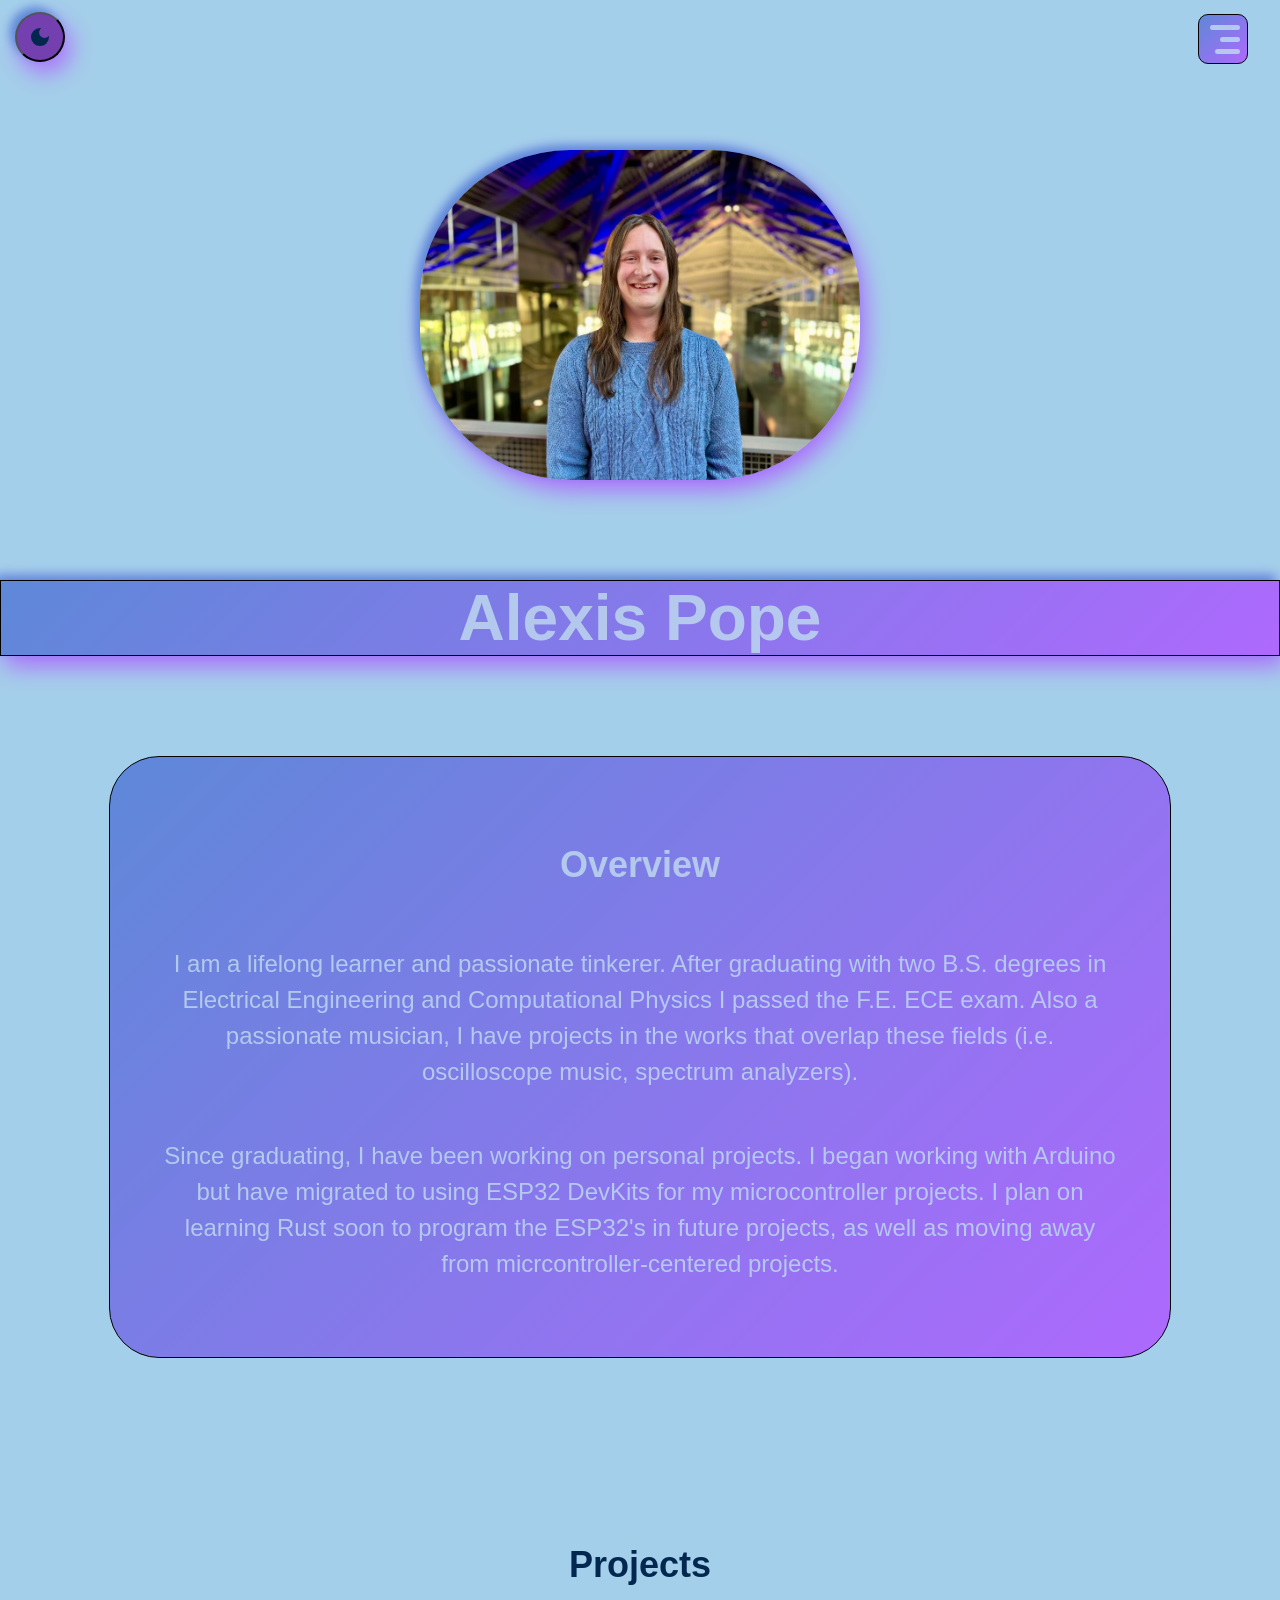
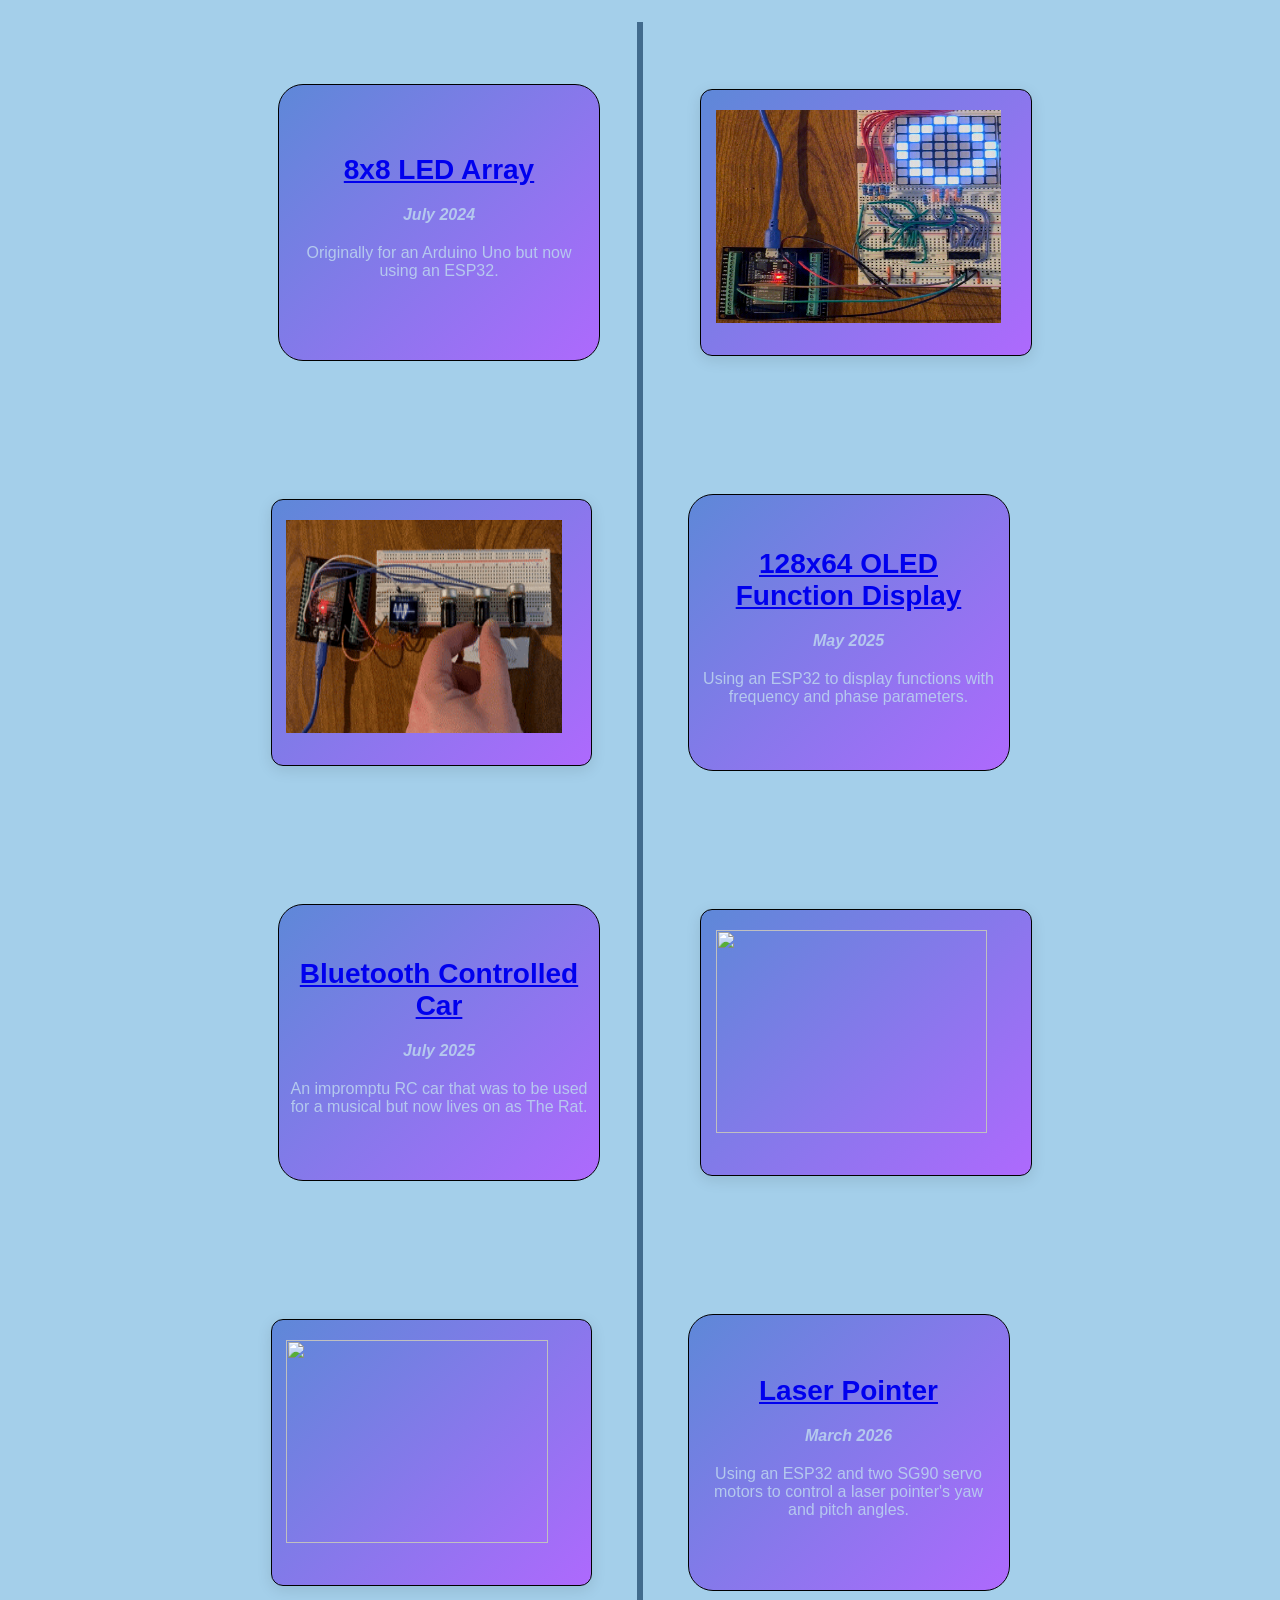
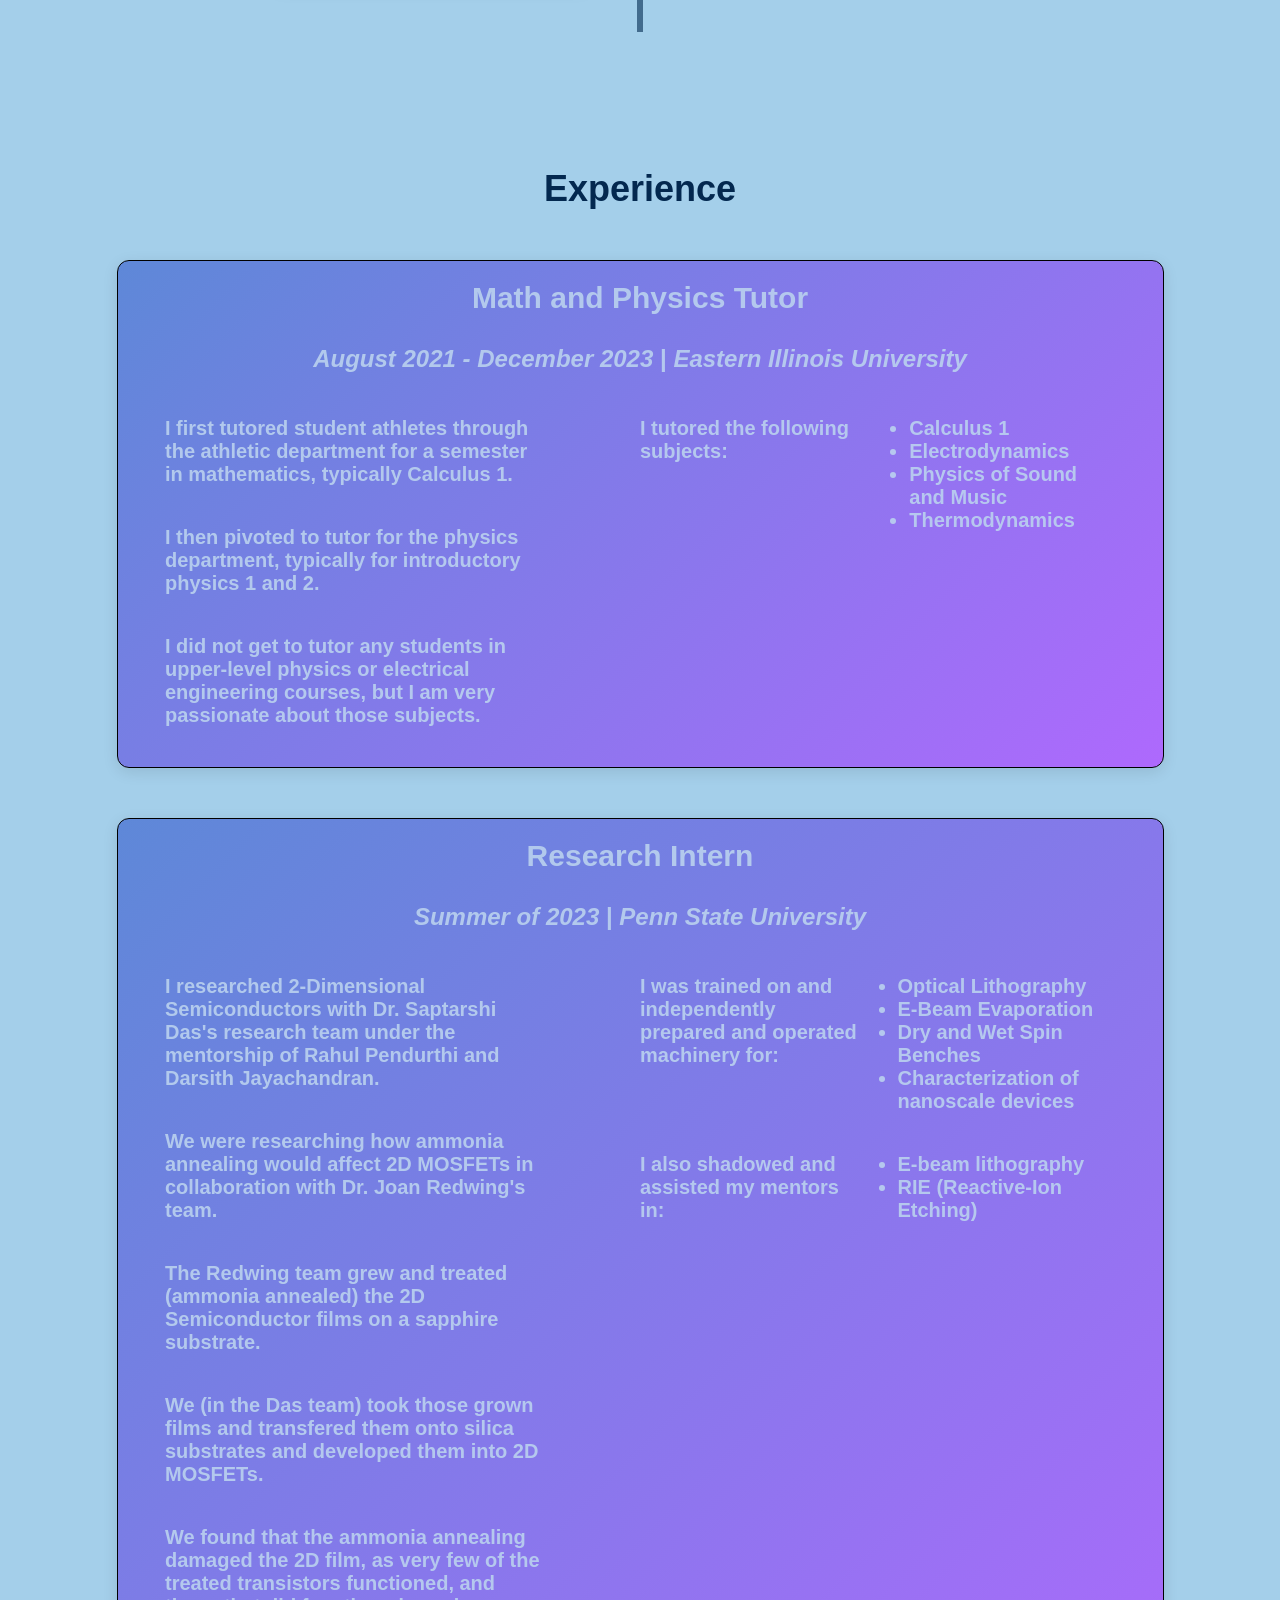
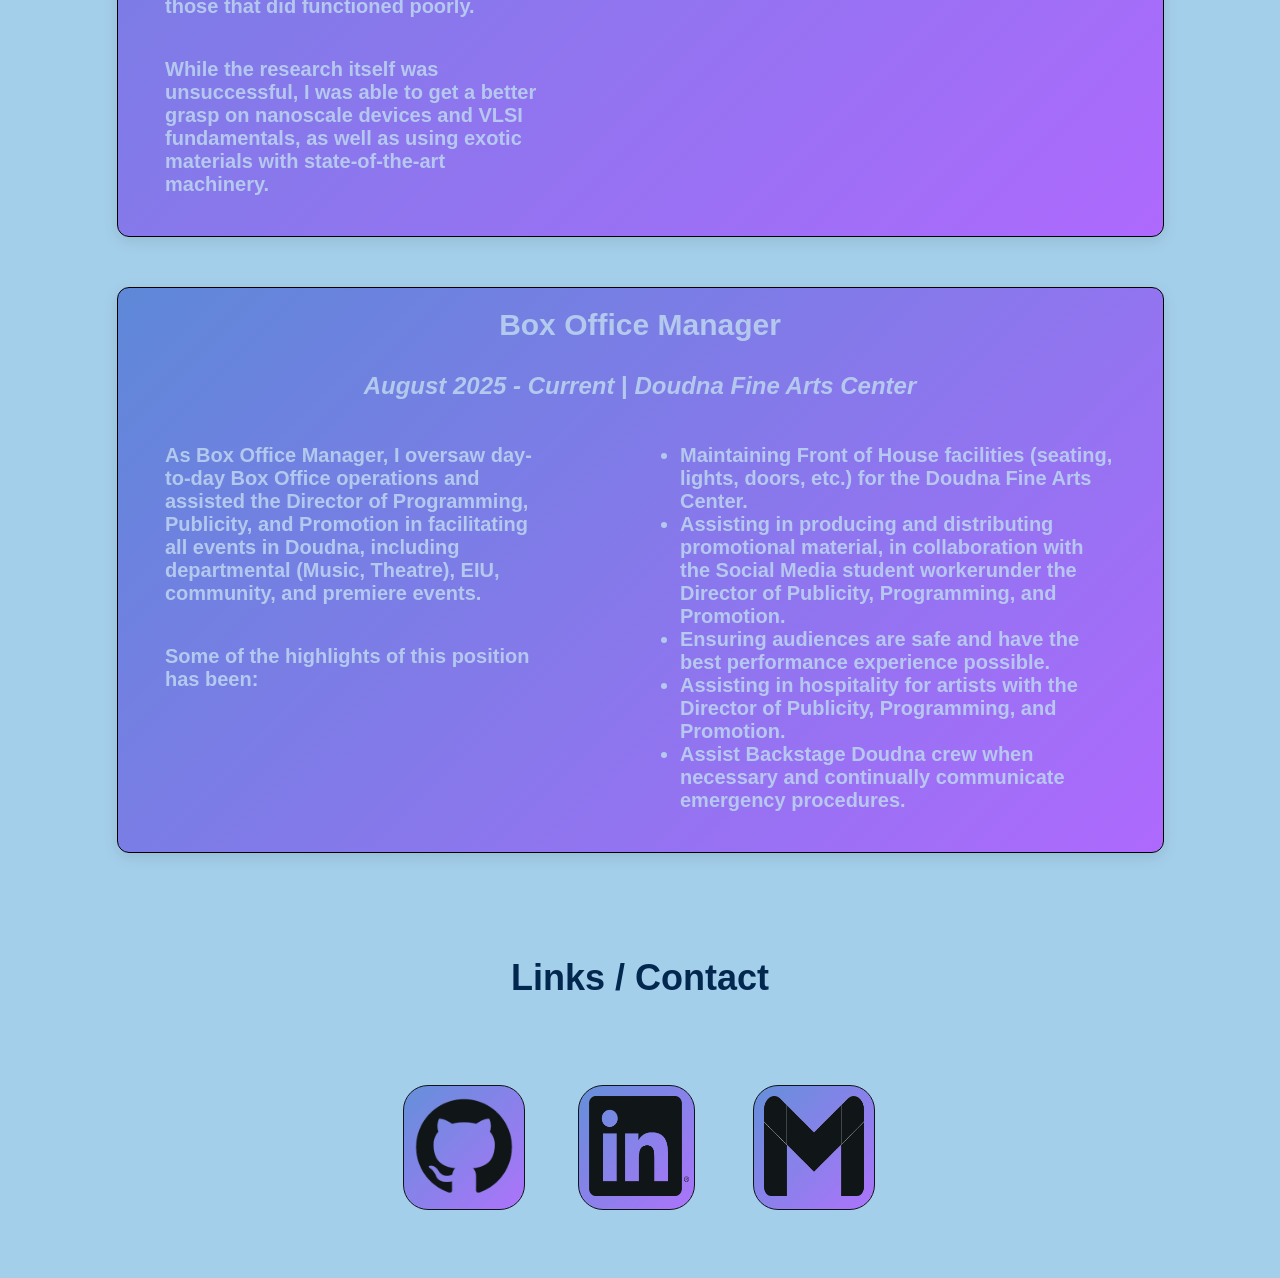
==== commit 207e25ed: "Updated projects and refined the website's aesthetic." ====
--- a/index.html
+++ b/index.html
@@ -32,6 +32,7 @@
                     <li><a href="./projects/LED_Array/la.html">LED Array -</a></li>
                     <li><a href="./projects/OLED_Function_Display/ofd.html">OLED -</a></li>
                     <li><a href="./projects/Bluetooth_Controlled_Car/bcc.html">RC Car -</a></li>
+                    <li><a href="./projects/Laser_Pointer/lp.html">Laser Pointer -</a></li>
                 </ul>
                 <li><a href="./index.html#experience">Experience</a></li>
             </div>
@@ -43,7 +44,7 @@
         <p class="blurb">
             I am a lifelong learner and passionate tinkerer.
             After graduating with two B.S. degrees in Electrical Engineering and Computational Physics I passed the F.E. ECE exam.
-            Also a passionate musician, I have projects in the work that overlap these fields (i.e. oscilloscope music, spectrum analyzers).
+            Also a passionate musician, I have projects in the works that overlap these fields (i.e. oscilloscope music, spectrum analyzers).
         </p>
         <p class="blurb">
             Since graduating, I have been working on personal projects.
@@ -58,7 +59,7 @@
         <section class="project-cards">
             <div class="project-right fadeUp project">
                 <div class="project-label project-card">
-                    <p class="project-title"><b>8x8 LED Array</b></p>
+                    <p class="project-title"><a href="./projects/LED_Array/la.html" class="project-link"><b>8x8 LED Array</b></a></p>
                     <p class="project-date"><i><b>July 2024</b></i></p>
                     <p class="project-description">Originally for an Arduino Uno but now using an ESP32.</p>
                 </div>
@@ -71,14 +72,14 @@
                     <img class="project-gif" src="./projects/OLED_Function_Display/images/oled_demo.gif">
                 </div></a>
                 <div class="project-label project-card" id="left-project-label">
-                    <p class="project-title"><b>128x64 OLED Function Display</b></p>
+                    <p class="project-title"><a href="./projects/OLED_Function_Display/ofd.html" class="project-link"><b>128x64 OLED Function Display</b></a></p>
                     <p class="project-date"><i><b>May 2025</b></i></p>
                     <p class="project-description">Using an ESP32 to display functions with frequency and phase parameters.</p>
                 </div>
             </div>
             <div class="project-right fadeUp project">
                 <div class="project-label project-card">
-                    <p class="project-title"><b>Bluetooth Controlled Car</b></p>
+                    <p class="project-title"><a href="./projects/Bluetooth_Controlled_Car/bcc.html" class="project-link"><b>Bluetooth Controlled Car</b></a></p>
                     <p class="project-date"><i><b>July 2025</b></i></p>
                     <p class="project-description">An impromptu RC car that was to be used for a musical but now lives on as The Rat.</p>
                 </div>
@@ -86,13 +87,23 @@
                     <img class="project-gif" src="./projects/Bluetooth_Controlled_Car/images/demo.gif">
                 </div></a>
             </div>
+            <div class="project-left fadeUp project">
+                <a href="./projects/Laser_Pointer/lp.html"><div class="project-img card" id="left-project-img">
+                    <img class="project-gif" src="./projects/Laser_Pointer/images/gifs/Polar Circle demo.gif">
+                </div></a>
+                <div class="project-label project-card" id="left-project-label">
+                    <p class="project-title"><a href="./projects/Laser_Pointer/lp.html" class="project-link"><b>Laser Pointer</b></a></p>
+                    <p class="project-date"><i><b>March 2026</b></i></p>
+                    <p class="project-description">Using an ESP32 and two SG90 servo motors to control a laser pointer's yaw and pitch angles.</p>
+                </div>
+            </div>
         </section>
     </section>
 
     <section id="experience" class="experience-section autoShow">
         <h3 class="expTitle">Experience</h3>
         <section class="experience-cards">
-            <div class="experience-card card fadeUp">
+            <div class="experience-card card fadeUp" id="tutor-card">
                 <p class="job-title"><b>Math and Physics Tutor</b></p>
                 <p class="job-date-location"><i>August 2021 - December 2023</i> | <i>Eastern Illinois University</i></p>
                 <div class="job-blurb">
@@ -144,19 +155,21 @@
                     </div>
                 </div>
             </div>
-            <div class="experience-card card fadeUp">
+            <div class="experience-card card fadeUp" id="bo-card">
                 <p class="job-title"><b>Box Office Manager</b></p>
                 <p class="job-date-location"><i>August 2025 - Current</i> | <i>Doudna Fine Arts Center</i></p>
                 <div class="job-blurb">
                     <div class="job-description">
-                        <p>As Box Office Manager, I oversaw day-to-day Box Office operations and assisted the Director of Programming, Publicity, and Promotion.</p>
-                        <p>This includes writing the weekly newsletter, working with the Social Media student worker to promote Doudna shows and events, in addition to researching possible artists for future years.</p>
+                        <p>As Box Office Manager, I oversaw day-to-day Box Office operations and assisted the Director of Programming, Publicity, and Promotion in facilitating all events in Doudna, including departmental (Music, Theatre), EIU, community, and premiere events.</p>
+                        <p>Some of the highlights of this position has been:</p>
                     </div>
                     <div class="job-skills">
-                        <p>Some of the highlights of this position has been:</p>
-                        <ul class="skill-list">
-                            <li>Planning and coordinating the <i>Doudna Fun Facts</i> series with the Social Media student worker</li>
-                            <li>Taking care of hospitality for artists.</li>
+                        <ul class="skill-list" id="doudna-skill-list">
+                            <li>Maintaining Front of House facilities (seating, lights, doors, etc.) for the Doudna Fine Arts Center.</li>
+                            <li>Assisting in producing and distributing promotional material, in collaboration with the Social Media student workerunder the Director of Publicity, Programming, and Promotion.</li>
+                            <li>Ensuring audiences are safe and have the best performance experience possible.</li>
+                            <li>Assisting in hospitality for artists with the Director of Publicity, Programming, and Promotion.</li>
+                            <li>Assist Backstage Doudna crew when necessary and continually communicate emergency procedures.</li>
                         </ul>
                     </div>
                 </div>
--- a/styles.css
+++ b/styles.css
@@ -286,7 +286,7 @@
 
     margin: 0 auto;
 
-    height: 130vh;
+    height: 190vh;
     width: 85%;
     min-width: 600px;
     max-width: 1000px;
@@ -294,6 +294,10 @@
 
 a {
     text-decoration: none;
+}
+
+.project-link {
+    text-decoration: underline;
 }
 
 .project-cards {
@@ -420,7 +424,7 @@
 
     font-size: 24px;
     font-weight: bold;
-    text-align: center;
+    text-align: left;
 }
 
 .card, .contactButton, .overview-section, .title, .project-label {
@@ -446,13 +450,23 @@
     max-width: 1000px;
 }
 
+#tutor-card {
+    animation: fadeUp both;
+    animation-timeline: view(70% 0%);
+}
+
 #psu-exp-card {
     animation: fadeUp both;
-    animation-timeline: view(100% 20%);
+    animation-timeline: view(150% -50%);
+}
+
+#bo-card {
+    animation: fadeUp both;
+    animation-timeline: view(80% 0%);
 }
 
 .expTitle {
-    margin: 50px 0 0 0;
+    margin: 0;
 }
 
 .experience-cards {
@@ -475,10 +489,12 @@
 .job-title {
     font-size: 30px;
     margin-top: 0;
+    text-align: center;
 }
 
 .job-date-location {
     font-size: 24px;
+    text-align: center;
 }
 
 .job-blurb {
@@ -486,14 +502,13 @@
     display: flex;
     flex-direction: row;
     justify-content: space-between;
-    align-items: center;
     width: 100%;
 }
 
 .job-description {
     display: flex;
     flex-direction: column;
-    justify-content: space-between;
+    justify-content: flex-start;
     align-items: center;
     width: 40%;
 }
@@ -502,7 +517,7 @@
     display: flex;
     flex-direction: row;
     justify-content: space-between;
-    align-items: center;
+    align-items: flex-start;
     width: 50%;
     height: 100%;
 }
@@ -519,7 +534,7 @@
     display: flex;
     flex-direction: row;
     justify-content: space-between;
-    align-items: center;
+    align-items: flex-start;
 }
 
 #psu-skill-list {
